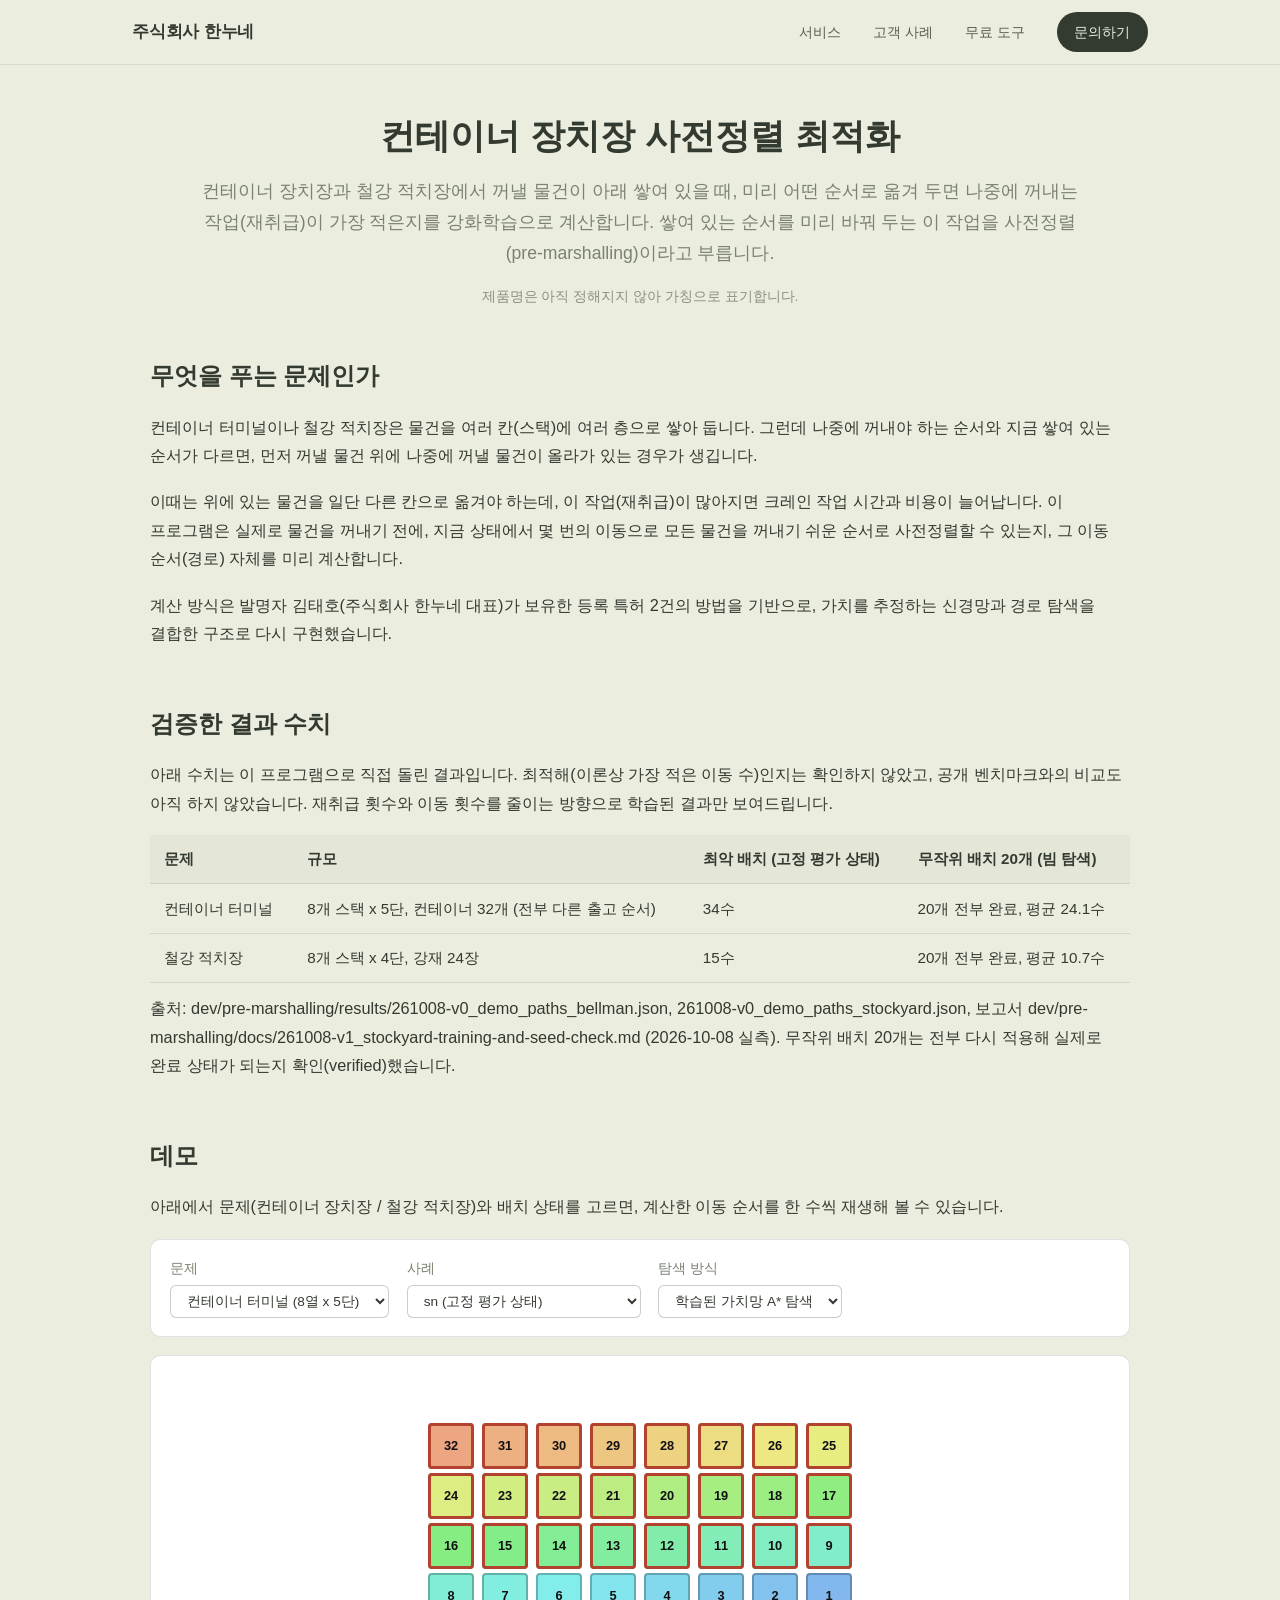
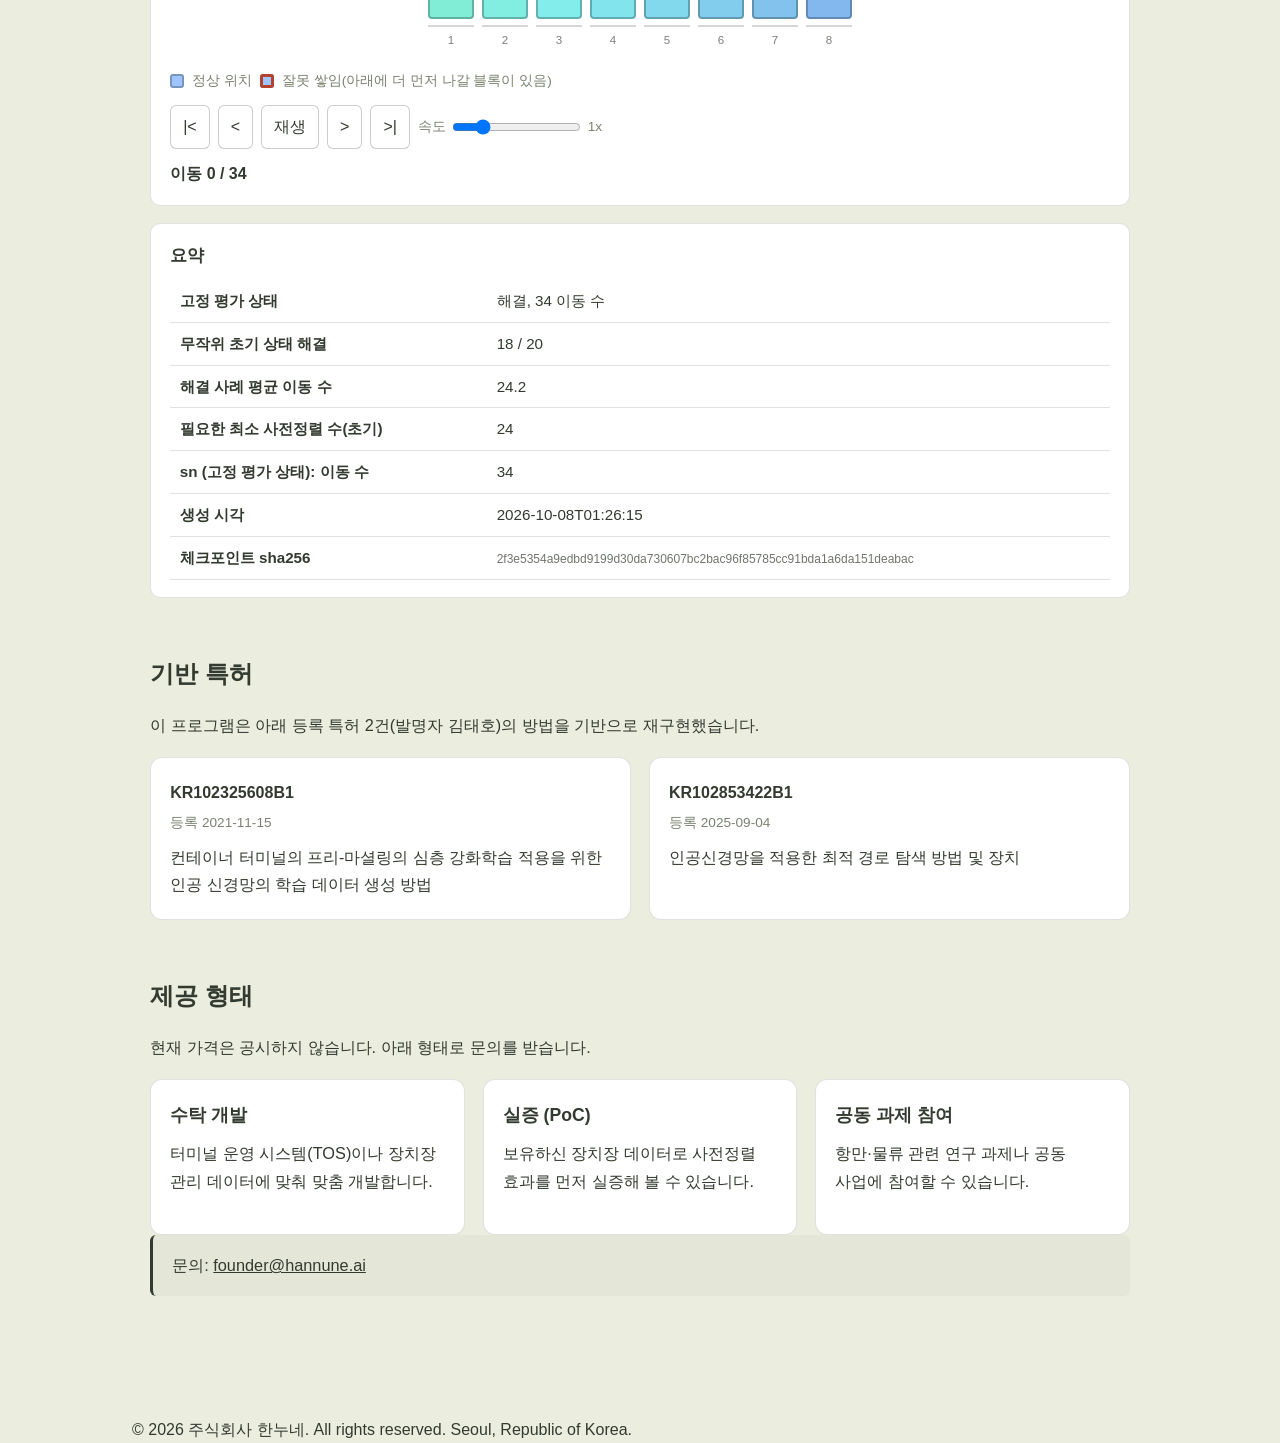
==== pre-marshalling/index.html @ e2fcb83c "주식회사 한누네 국내 소개 사이트를 올린다 첫 화면, 서비스 네 가지, 고객 사례 네 건, 문의 폼, 사업자 표시로 이루어진 한 쪽짜리 사이트다. 컨테이너 장치장 사전정렬 최적화 " ====
<!DOCTYPE html>
<html lang="ko">
<head>
<meta charset="UTF-8">
<meta name="viewport" content="width=device-width, initial-scale=1.0">
<!-- 이름은 공식 용어로 쓴다. 장치장은 컨테이너를 쌓아 두는 공간의 공식 용어이고
     사전정렬은 pre-marshalling 의 우리말 표기다(국내 논문 "컨테이너 사전정렬 문제의
     스택 상자 채우기 알고리즘"). 야드는 현장 말, 재배치는 풀어 쓴 말, 솔버는 개발자
     끼리 쓰는 말이라 모두 뺐다 (2026-10-30 사장님 결정). -->
<title>컨테이너 장치장 사전정렬 최적화 — 주식회사 한누네</title>
<meta name="description" content="컨테이너 장치장과 철강 적치장의 사전정렬(pre-marshalling) 순서를 강화학습으로 계산합니다. 특허 2건 기반, 주식회사 한누네.">
<meta name="robots" content="index, follow, max-snippet:-1, max-image-preview:large">
<meta name="googlebot" content="index, follow">
<meta name="last-modified" content="2026-10-09">
<link rel="canonical" href="https://hannune.net/pre-marshalling/">
<link rel="icon" type="image/svg+xml" href="/favicon.svg">
<link rel="icon" type="image/png" href="/favicon.png">
<link rel="apple-touch-icon" href="/favicon.png">
<meta property="og:title" content="컨테이너 장치장 사전정렬 최적화 — 주식회사 한누네">
<meta property="og:description" content="컨테이너 장치장과 철강 적치장의 사전정렬(pre-marshalling) 순서를 강화학습으로 계산합니다. 특허 2건 기반.">
<meta property="og:type" content="website">
<meta property="og:url" content="https://hannune.net/pre-marshalling/">
<meta property="og:site_name" content="Hannune">
<meta property="og:locale" content="ko_KR">
<meta property="og:image" content="https://hannune.net/logo.png">
<meta name="twitter:card" content="summary_large_image">
<meta name="twitter:title" content="컨테이너 장치장 사전정렬 최적화 — 주식회사 한누네">
<meta name="twitter:description" content="컨테이너 장치장과 철강 적치장의 사전정렬(pre-marshalling) 순서를 강화학습으로 계산합니다.">
<meta name="twitter:image" content="https://hannune.net/logo.png">
<link rel="stylesheet" href="../styles.css">
<link rel="stylesheet" href="demo/style.css">
<style>
  .pm-page { padding-top: 3rem; padding-bottom: 4rem; }
  .pm-hero { max-width: 880px; margin: 0 auto 3rem; text-align: center; }
  .pm-hero h1 { font-size: 2.2rem; line-height: 1.3; margin-bottom: 1.1rem; color: var(--color-dark); }
  .pm-hero p.lede { font-size: 1.1rem; line-height: 1.75; color: var(--color-accent); margin-bottom: 1rem; }
  .pm-hero .pm-note { font-size: 0.85rem; color: var(--color-accent); opacity: 0.85; }
  .pm-hero, .pm-section { padding: 0; }
  .pm-section { max-width: 980px; margin: 0 auto 3.5rem; }
  .pm-section h2 { font-size: 1.5rem; margin-bottom: 1rem; color: var(--color-dark); }
  .pm-section p { font-size: 1.02rem; line-height: 1.75; color: var(--color-dark); margin-bottom: 1.1rem; }
  .pm-section ul { margin: 0 0 1.3rem 1.3rem; }
  .pm-section li { font-size: 1.02rem; line-height: 1.7; margin-bottom: 0.55rem; }
  .pm-bench { width: 100%; border-collapse: collapse; margin-bottom: 1rem; font-size: 0.95rem; }
  .pm-bench th, .pm-bench td { padding: 0.7rem 0.85rem; border-bottom: 1px solid rgba(51,58,47,0.12); text-align: left; vertical-align: top; }
  .pm-bench th { background: rgba(51,58,47,0.04); font-weight: 600; }
  .pm-caption { font-size: 0.85rem; color: var(--color-accent); margin-top: -0.3rem; margin-bottom: 1.3rem; }
  .pm-callout { background: rgba(51,58,47,0.04); border-left: 3px solid var(--color-dark); padding: 1rem 1.2rem; border-radius: 6px; margin-bottom: 1.4rem; }
  #pm-demo-embed main { display: block; }
  .pm-patents { display: grid; grid-template-columns: repeat(auto-fit, minmax(260px, 1fr)); gap: 1.1rem; margin-top: 1rem; }
  .pm-patent { border: 1px solid rgba(51,58,47,0.15); border-radius: 12px; padding: 1.3rem 1.2rem; background: #fff; }
  .pm-patent .pm-pnum { font-weight: 600; color: var(--color-dark); margin-bottom: 0.3rem; }
  .pm-patent .pm-pdate { font-size: 0.85rem; color: var(--color-accent); margin-bottom: 0.6rem; }
  .pm-offer-grid { display: grid; grid-template-columns: repeat(auto-fit, minmax(220px, 1fr)); gap: 1.1rem; margin-top: 1rem; }
  .pm-offer { border: 1px solid rgba(51,58,47,0.15); border-radius: 12px; padding: 1.3rem 1.2rem; background: #fff; }
  .pm-offer h3 { font-size: 1.1rem; margin-bottom: 0.5rem; color: var(--color-dark); }
</style>
<script defer src="https://www.hannune.tools/t.js"></script>
<!-- 구글 애널리틱스 태그는 hannune.net 측정 번호를 만든 뒤 넣는다. -->
</head>
<body>

<header class="site-header">
  <div class="container header-inner">
    <a href="/" class="site-name">주식회사 한누네</a>
    <nav class="header-nav">
      <a href="/#offer">서비스</a>
      <a href="/#work">고객 사례</a>
      <a href="https://www.hannune.tools/" target="_blank" rel="noopener">무료 도구</a>
      <a href="/#contact" class="header-cta">문의하기</a>
    </nav>
  </div>
</header>

<main id="main-content" class="pm-page">
  <div class="container">

    <section class="pm-hero">
      <h1>컨테이너 장치장 사전정렬 최적화</h1>
      <p class="lede">컨테이너 장치장과 철강 적치장에서 꺼낼 물건이 아래 쌓여 있을 때, 미리 어떤 순서로 옮겨 두면 나중에 꺼내는 작업(재취급)이 가장 적은지를 강화학습으로 계산합니다. 쌓여 있는 순서를 미리 바꿔 두는 이 작업을 사전정렬(pre-marshalling)이라고 부릅니다.</p>
      <p class="pm-note">제품명은 아직 정해지지 않아 가칭으로 표기합니다.</p>
    </section>

    <section class="pm-section">
      <h2>무엇을 푸는 문제인가</h2>
      <p>컨테이너 터미널이나 철강 적치장은 물건을 여러 칸(스택)에 여러 층으로 쌓아 둡니다. 그런데 나중에 꺼내야 하는 순서와 지금 쌓여 있는 순서가 다르면, 먼저 꺼낼 물건 위에 나중에 꺼낼 물건이 올라가 있는 경우가 생깁니다.</p>
      <p>이때는 위에 있는 물건을 일단 다른 칸으로 옮겨야 하는데, 이 작업(재취급)이 많아지면 크레인 작업 시간과 비용이 늘어납니다. 이 프로그램은 실제로 물건을 꺼내기 전에, 지금 상태에서 몇 번의 이동으로 모든 물건을 꺼내기 쉬운 순서로 사전정렬할 수 있는지, 그 이동 순서(경로) 자체를 미리 계산합니다.</p>
      <p>계산 방식은 발명자 김태호(주식회사 한누네 대표)가 보유한 등록 특허 2건의 방법을 기반으로, 가치를 추정하는 신경망과 경로 탐색을 결합한 구조로 다시 구현했습니다.</p>
    </section>

    <section class="pm-section">
      <h2>검증한 결과 수치</h2>
      <p>아래 수치는 이 프로그램으로 직접 돌린 결과입니다. 최적해(이론상 가장 적은 이동 수)인지는 확인하지 않았고, 공개 벤치마크와의 비교도 아직 하지 않았습니다. 재취급 횟수와 이동 횟수를 줄이는 방향으로 학습된 결과만 보여드립니다.</p>
      <table class="pm-bench">
        <thead>
          <tr><th>문제</th><th>규모</th><th>최악 배치 (고정 평가 상태)</th><th>무작위 배치 20개 (빔 탐색)</th></tr>
        </thead>
        <tbody>
          <tr>
            <td>컨테이너 터미널</td>
            <td>8개 스택 x 5단, 컨테이너 32개 (전부 다른 출고 순서)</td>
            <td>34수</td>
            <td>20개 전부 완료, 평균 24.1수</td>
          </tr>
          <tr>
            <td>철강 적치장</td>
            <td>8개 스택 x 4단, 강재 24장</td>
            <td>15수</td>
            <td>20개 전부 완료, 평균 10.7수</td>
          </tr>
        </tbody>
      </table>
      <p class="pm-caption">출처: dev/pre-marshalling/results/261008-v0_demo_paths_bellman.json, 261008-v0_demo_paths_stockyard.json, 보고서 dev/pre-marshalling/docs/261008-v1_stockyard-training-and-seed-check.md (2026-10-08 실측). 무작위 배치 20개는 전부 다시 적용해 실제로 완료 상태가 되는지 확인(verified)했습니다.</p>
    </section>

    <section class="pm-section" id="demo">
      <h2>데모</h2>
      <p>아래에서 문제(컨테이너 장치장 / 철강 적치장)와 배치 상태를 고르면, 계산한 이동 순서를 한 수씩 재생해 볼 수 있습니다.</p>
      <div id="pm-demo-embed">
        <main>
          <div class="controls">
            <label><span id="l-problem">문제</span>
              <select id="problem"></select></label>
            <label><span id="l-case">사례</span>
              <select id="case"></select></label>
            <label><span id="l-method">탐색 방식</span>
              <select id="method"></select></label>
          </div>
          <div id="notice" class="notice" hidden></div>
          <div class="stage">
            <div id="bay-wrap"><div id="bay"></div></div>
            <div class="legend"><span class="sw ok"></span><span id="l-ok">정상 위치</span> <span class="sw bad"></span><span id="l-bad">잘못 쌓임(아래에 더 먼저 나갈 블록이 있음)</span></div>
            <div class="player">
              <button id="first" type="button">|&lt;</button>
              <button id="prev" type="button">&lt;</button>
              <button id="play" type="button"></button>
              <button id="next" type="button">&gt;</button>
              <button id="last" type="button">&gt;|</button>
              <label><span id="l-speed">속도</span> <input id="speed" type="range" min="0.25" max="4" step="0.25" value="1"><span id="speedv">1x</span></label>
            </div>
            <div class="status"><span id="step"></span> <span id="mv"></span> <span id="done"></span></div>
          </div>
          <div class="summary" id="summary"></div>
        </main>
      </div>
    </section>

    <section class="pm-section">
      <h2>기반 특허</h2>
      <p>이 프로그램은 아래 등록 특허 2건(발명자 김태호)의 방법을 기반으로 재구현했습니다.</p>
      <div class="pm-patents">
        <div class="pm-patent">
          <div class="pm-pnum">KR102325608B1</div>
          <div class="pm-pdate">등록 2021-11-15</div>
          <div>컨테이너 터미널의 프리-마셜링의 심층 강화학습 적용을 위한 인공 신경망의 학습 데이터 생성 방법</div>
        </div>
        <div class="pm-patent">
          <div class="pm-pnum">KR102853422B1</div>
          <div class="pm-pdate">등록 2025-09-04</div>
          <div>인공신경망을 적용한 최적 경로 탐색 방법 및 장치</div>
        </div>
      </div>
    </section>

    <section class="pm-section">
      <h2>제공 형태</h2>
      <p>현재 가격은 공시하지 않습니다. 아래 형태로 문의를 받습니다.</p>
      <div class="pm-offer-grid">
        <div class="pm-offer">
          <h3>수탁 개발</h3>
          <p>터미널 운영 시스템(TOS)이나 장치장 관리 데이터에 맞춰 맞춤 개발합니다.</p>
        </div>
        <div class="pm-offer">
          <h3>실증 (PoC)</h3>
          <p>보유하신 장치장 데이터로 사전정렬 효과를 먼저 실증해 볼 수 있습니다.</p>
        </div>
        <div class="pm-offer">
          <h3>공동 과제 참여</h3>
          <p>항만·물류 관련 연구 과제나 공동 사업에 참여할 수 있습니다.</p>
        </div>
      </div>
      <p class="pm-callout">문의: <a href="mailto:founder@hannune.ai">founder@hannune.ai</a></p>
    </section>

  </div>
</main>

<footer class="footer">
  <div class="container">
    <p>&copy; <span id="footer-year">2026</span> 주식회사 한누네. All rights reserved. Seoul, Republic of Korea.</p>
  </div>
</footer>

<script>
  var fy = document.getElementById('footer-year');
  if (fy) fy.textContent = new Date().getFullYear();
</script>
<script src="demo/app.js" defer></script>
</body>
</html>
---- styles.css ----
/* 주식회사 한누네 국내 사이트.
   색과 간격 값은 hannune.ai 의 styles.css 를 그대로 가져왔다. 같은 회사의
   사이트이므로 보는 사람이 같은 곳이라고 느껴야 한다. */

:root {
    --color-light: #EBEDDF;
    --color-dark: #333A2F;
    --color-accent: #7A8270;
    --color-hover: #5A6250;
    --color-white: #ffffff;
    --spacing-xs: 0.5rem;
    --spacing-sm: 1rem;
    --spacing-md: 2rem;
    --spacing-lg: 4rem;
    --spacing-xl: 6rem;
    --transition-fast: 0.2s ease;
    --transition-smooth: 0.4s cubic-bezier(0.4, 0, 0.2, 1);
}

* {
    margin: 0;
    padding: 0;
    box-sizing: border-box;
}

html {
    scroll-behavior: smooth;
}

body {
    /* 한국어가 본문이라 한글 글꼴을 앞에 둔다. */
    font-family: 'Pretendard', -apple-system, BlinkMacSystemFont, 'Apple SD Gothic Neo',
        'Noto Sans KR', 'Malgun Gothic', 'Segoe UI', Roboto, sans-serif;
    line-height: 1.7;
    color: var(--color-dark);
    background-color: var(--color-light);
    overflow-x: hidden;
    /* 한글은 단어 중간에서 끊기면 읽기 나쁘다. */
    word-break: keep-all;
}

a {
    color: inherit;
}

.container {
    width: 100%;
    max-width: 1080px;
    margin: 0 auto;
    padding: 0 var(--spacing-md);
}

/* ── 맨 위 줄 ───────────────────────────────── */

.site-header {
    position: sticky;
    top: 0;
    z-index: 100;
    background: rgba(235, 237, 223, 0.92);
    backdrop-filter: blur(8px);
    border-bottom: 1px solid rgba(51, 58, 47, 0.1);
}

.header-inner {
    display: flex;
    align-items: center;
    justify-content: space-between;
    height: 64px;
}

.site-name {
    font-size: 1.05rem;
    font-weight: 700;
    letter-spacing: -0.01em;
    text-decoration: none;
}

.header-nav {
    display: flex;
    gap: var(--spacing-md);
    align-items: center;
}

.header-nav a {
    font-size: 0.9rem;
    text-decoration: none;
    color: var(--color-dark);
    opacity: 0.8;
    transition: opacity var(--transition-fast);
}

.header-nav a:hover {
    opacity: 1;
}

.header-cta {
    background: var(--color-dark);
    color: var(--color-light) !important;
    padding: 0.5rem 1.1rem;
    border-radius: 999px;
    opacity: 1 !important;
    transition: background var(--transition-fast);
}

.header-cta:hover {
    background: var(--color-hover);
}

/* ── 첫 화면 ───────────────────────────────── */

.hero {
    padding: var(--spacing-xl) 0 var(--spacing-lg);
}

.hero h1 {
    font-size: clamp(1.9rem, 4.6vw, 3.1rem);
    line-height: 1.3;
    letter-spacing: -0.02em;
    font-weight: 700;
    max-width: 20ch;
}

.hero p.lead {
    margin-top: var(--spacing-md);
    font-size: clamp(1rem, 1.8vw, 1.18rem);
    max-width: 46ch;
    opacity: 0.88;
}

.hero-actions {
    margin-top: var(--spacing-md);
    display: flex;
    gap: var(--spacing-sm);
    flex-wrap: wrap;
}

.btn {
    display: inline-block;
    padding: 0.85rem 1.6rem;
    border-radius: 999px;
    text-decoration: none;
    font-size: 0.95rem;
    font-weight: 600;
    transition: transform var(--transition-fast), background var(--transition-fast);
}

.btn-primary {
    background: var(--color-dark);
    color: var(--color-light);
}

.btn-primary:hover {
    background: var(--color-hover);
    transform: translateY(-2px);
}

.btn-secondary {
    background: transparent;
    color: var(--color-dark);
    border: 1px solid rgba(51, 58, 47, 0.3);
}

.btn-secondary:hover {
    border-color: var(--color-dark);
    transform: translateY(-2px);
}

/* ── 숫자 세 개 ───────────────────────────── */

.facts {
    display: grid;
    grid-template-columns: repeat(3, 1fr);
    gap: var(--spacing-md);
    margin-top: var(--spacing-lg);
    padding-top: var(--spacing-md);
    border-top: 1px solid rgba(51, 58, 47, 0.15);
}

.fact-value {
    font-size: clamp(1.3rem, 2.6vw, 1.8rem);
    font-weight: 700;
    letter-spacing: -0.01em;
}

.fact-label {
    font-size: 0.86rem;
    opacity: 0.75;
    margin-top: 0.2rem;
}

/* ── 공통 구역 ───────────────────────────── */

.section {
    padding: var(--spacing-xl) 0;
}

.section-white {
    background: var(--color-white);
}

.section h2 {
    font-size: clamp(1.4rem, 2.6vw, 1.9rem);
    letter-spacing: -0.01em;
    margin-bottom: var(--spacing-sm);
}

.section .section-lead {
    max-width: 52ch;
    opacity: 0.85;
    margin-bottom: var(--spacing-md);
}

/* ── 하는 일 ───────────────────────────────── */

.offer-grid {
    display: grid;
    grid-template-columns: repeat(2, 1fr);
    gap: var(--spacing-md);
}

.offer-card {
    background: var(--color-light);
    border-radius: 12px;
    padding: var(--spacing-md);
    border-top: 4px solid var(--color-dark);
    display: flex;
    flex-direction: column;
}

.section-white .offer-card {
    background: var(--color-light);
}

.offer-card h3 {
    font-size: 1.08rem;
    margin-bottom: 0.6rem;
}

.offer-card p {
    font-size: 0.93rem;
    opacity: 0.85;
    flex: 1;
}

.offer-card ul {
    margin-top: var(--spacing-sm);
    padding-left: 1.1rem;
    font-size: 0.88rem;
    opacity: 0.8;
}

.offer-card li {
    margin-bottom: 0.25rem;
}

/* 카드마다 그 일이 실제로 돌아가는 화면으로 간다. 카드 맨 아래에 붙도록
   margin-top: auto 를 쓴다(카드가 flex 열 방향이다). */
.offer-link {
    margin-top: auto;
    padding-top: var(--spacing-sm);
    font-size: 0.9rem;
    font-weight: 600;
    color: var(--color-hover);
    text-decoration: none;
    border-bottom: 1px solid transparent;
    align-self: flex-start;
    transition: border-color var(--transition-fast);
}

.offer-link:hover {
    border-bottom-color: var(--color-hover);
}

/* ── 한 일 ───────────────────────────────── */

.case-list {
    display: flex;
    flex-direction: column;
    gap: var(--spacing-md);
}

.case {
    display: grid;
    grid-template-columns: 220px 1fr;
    gap: var(--spacing-md);
    padding-bottom: var(--spacing-md);
    border-bottom: 1px solid rgba(51, 58, 47, 0.15);
}

.case:last-child {
    border-bottom: none;
    padding-bottom: 0;
}

.case-meta {
    font-size: 0.86rem;
    opacity: 0.7;
}

.case-client {
    font-weight: 700;
    opacity: 1;
    font-size: 1rem;
    margin-bottom: 0.2rem;
}

.case-body h3 {
    font-size: 1.05rem;
    margin-bottom: 0.5rem;
}

.case-body p {
    font-size: 0.95rem;
    opacity: 0.88;
}

.case-result {
    display: inline-block;
    margin-top: 0.7rem;
    font-size: 0.86rem;
    font-weight: 600;
    color: var(--color-hover);
}

/* ── 문의 ───────────────────────────────── */

.contact-grid {
    display: grid;
    grid-template-columns: 1fr 1.15fr;
    gap: var(--spacing-lg);
    align-items: start;
}

.contact-form label {
    display: block;
    font-size: 0.88rem;
    font-weight: 600;
    margin-bottom: 0.3rem;
    margin-top: var(--spacing-sm);
}

.contact-form label:first-child {
    margin-top: 0;
}

.contact-form input,
.contact-form textarea {
    width: 100%;
    padding: 0.7rem 0.9rem;
    border: 1px solid rgba(51, 58, 47, 0.25);
    border-radius: 8px;
    font: inherit;
    font-size: 0.95rem;
    background: var(--color-white);
    color: var(--color-dark);
}

.contact-form textarea {
    min-height: 140px;
    resize: vertical;
}

.contact-form input:focus,
.contact-form textarea:focus {
    outline: 2px solid var(--color-accent);
    outline-offset: 1px;
    border-color: transparent;
}

.contact-form button {
    margin-top: var(--spacing-sm);
    padding: 0.85rem 1.8rem;
    border: none;
    border-radius: 999px;
    background: var(--color-dark);
    color: var(--color-light);
    font: inherit;
    font-weight: 600;
    cursor: pointer;
    transition: background var(--transition-fast);
}

.contact-form button:hover:not(:disabled) {
    background: var(--color-hover);
}

.contact-form button:disabled {
    opacity: 0.55;
    cursor: default;
}

.form-note {
    font-size: 0.82rem;
    opacity: 0.7;
    margin-top: 0.6rem;
}

.form-status {
    margin-top: var(--spacing-sm);
    padding: 0.8rem 1rem;
    border-radius: 8px;
    font-size: 0.92rem;
    display: none;
}

.form-status.show {
    display: block;
}

.form-status.ok {
    background: rgba(122, 130, 112, 0.18);
    border: 1px solid var(--color-accent);
}

.form-status.bad {
    background: rgba(170, 60, 50, 0.1);
    border: 1px solid rgba(170, 60, 50, 0.4);
}

.contact-direct dt {
    font-size: 0.82rem;
    opacity: 0.65;
    margin-top: var(--spacing-sm);
}

.contact-direct dt:first-child {
    margin-top: 0;
}

.contact-direct dd {
    font-size: 0.98rem;
    margin-top: 0.1rem;
}

.contact-direct a {
    color: var(--color-hover);
}

/* ── 맨 아래 ───────────────────────────────── */

.site-footer {
    padding: var(--spacing-lg) 0 var(--spacing-md);
    border-top: 1px solid rgba(51, 58, 47, 0.15);
    font-size: 0.85rem;
}

.footer-links {
    display: flex;
    gap: var(--spacing-sm);
    flex-wrap: wrap;
    margin-bottom: var(--spacing-sm);
}

.footer-links a {
    color: var(--color-hover);
}

/* 전자상거래법이 요구하는 사업자 표시. 읽을 수는 있되 화면의 주인공은
   아니므로 한 단계 연하게 둔다. */
.business-info {
    font-size: 0.78rem;
    opacity: 0.7;
    line-height: 1.8;
}

/* ── 좁은 화면 ───────────────────────────── */

@media (max-width: 860px) {
    .offer-grid { grid-template-columns: 1fr; }
    .contact-grid { grid-template-columns: 1fr; gap: var(--spacing-md); }
    .case { grid-template-columns: 1fr; gap: var(--spacing-xs); }
    .facts { grid-template-columns: 1fr; gap: var(--spacing-sm); }
    .header-nav a:not(.header-cta) { display: none; }
}

@media (max-width: 480px) {
    .container { padding: 0 var(--spacing-sm); }
    .hero { padding: var(--spacing-lg) 0 var(--spacing-md); }
    .section { padding: var(--spacing-lg) 0; }
}

@media (prefers-reduced-motion: reduce) {
    * { transition: none !important; scroll-behavior: auto !important; }
}
---- pre-marshalling/demo/style.css ----
#pm-demo-embed{color:var(--color-dark,#1c2330)}
#pm-demo-embed *{box-sizing:border-box}
#pm-demo-embed header{display:flex;justify-content:space-between;align-items:center;padding:0 0 1rem;margin-bottom:1rem;border-bottom:1px solid rgba(51,58,47,0.15)}
#pm-demo-embed header h1{font-size:1.15rem;margin:0;color:var(--color-dark,#1c2330)}
#pm-demo-embed .controls,
#pm-demo-embed .stage,
#pm-demo-embed .summary,
#pm-demo-embed .about{background:#fff;border:1px solid rgba(51,58,47,0.15);border-radius:10px;padding:1.1rem 1.2rem;margin-bottom:1.1rem}
#pm-demo-embed .controls{display:flex;gap:1.1rem;flex-wrap:wrap}
#pm-demo-embed .controls label{display:flex;flex-direction:column;gap:0.3rem;font-size:0.85rem;color:var(--color-accent,#7A8270)}
#pm-demo-embed select,
#pm-demo-embed button{font:inherit;padding:0.45rem 0.75rem;border:1px solid rgba(51,58,47,0.25);border-radius:6px;background:#fff;color:var(--color-dark,#1c2330);cursor:pointer}
#pm-demo-embed button:hover{border-color:var(--color-dark,#333A2F)}
#pm-demo-embed .notice{background:#fff;border:1px dashed #b3432f;border-radius:8px;padding:1rem;margin-bottom:1.1rem}
#pm-demo-embed #bay-wrap{overflow-x:auto;padding-bottom:0.4rem}
#pm-demo-embed #bay{position:relative;margin:0 auto}
#pm-demo-embed .slot{position:absolute;border-bottom:2px solid rgba(51,58,47,0.2)}
#pm-demo-embed .blk{position:absolute;display:flex;align-items:center;justify-content:center;font-weight:600;font-size:0.8rem;color:#111;border:2px solid rgba(0,0,0,.25);border-radius:4px;transition:transform .35s ease,outline-color .2s}
#pm-demo-embed .blk.bad{outline:3px solid #b3432f;outline-offset:-3px}
#pm-demo-embed .sidx{position:absolute;text-align:center;font-size:0.72rem;opacity:.65}
#pm-demo-embed .legend{display:flex;gap:0.5rem;align-items:center;font-size:0.85rem;margin:0.6rem 0;flex-wrap:wrap;color:var(--color-accent,#7A8270)}
#pm-demo-embed .sw{display:inline-block;width:14px;height:14px;border-radius:3px;border:2px solid rgba(0,0,0,.25)}
#pm-demo-embed .sw.ok{background:#9ec5fe}
#pm-demo-embed .sw.bad{background:#9ec5fe;outline:3px solid #b3432f;outline-offset:-3px}
#pm-demo-embed .player{display:flex;gap:0.5rem;align-items:center;flex-wrap:wrap;margin-top:0.8rem}
#pm-demo-embed .player label{display:flex;gap:0.4rem;align-items:center;font-size:0.85rem;color:var(--color-accent,#7A8270)}
#pm-demo-embed .status{margin-top:0.7rem;font-weight:600;color:var(--color-dark,#1c2330)}
#pm-demo-embed .status .done{color:var(--color-accent,#7A8270)}
#pm-demo-embed table{border-collapse:collapse;width:100%;font-size:0.95rem}
#pm-demo-embed td,
#pm-demo-embed th{border-bottom:1px solid rgba(51,58,47,0.15);padding:0.5rem 0.6rem;text-align:left}
#pm-demo-embed h2{font-size:1.05rem;margin:0 0 0.6rem;color:var(--color-dark,#1c2330)}
#pm-demo-embed .about p{margin:0.4rem 0}
#pm-demo-embed .small{font-size:0.75rem;opacity:.7;word-break:break-all}
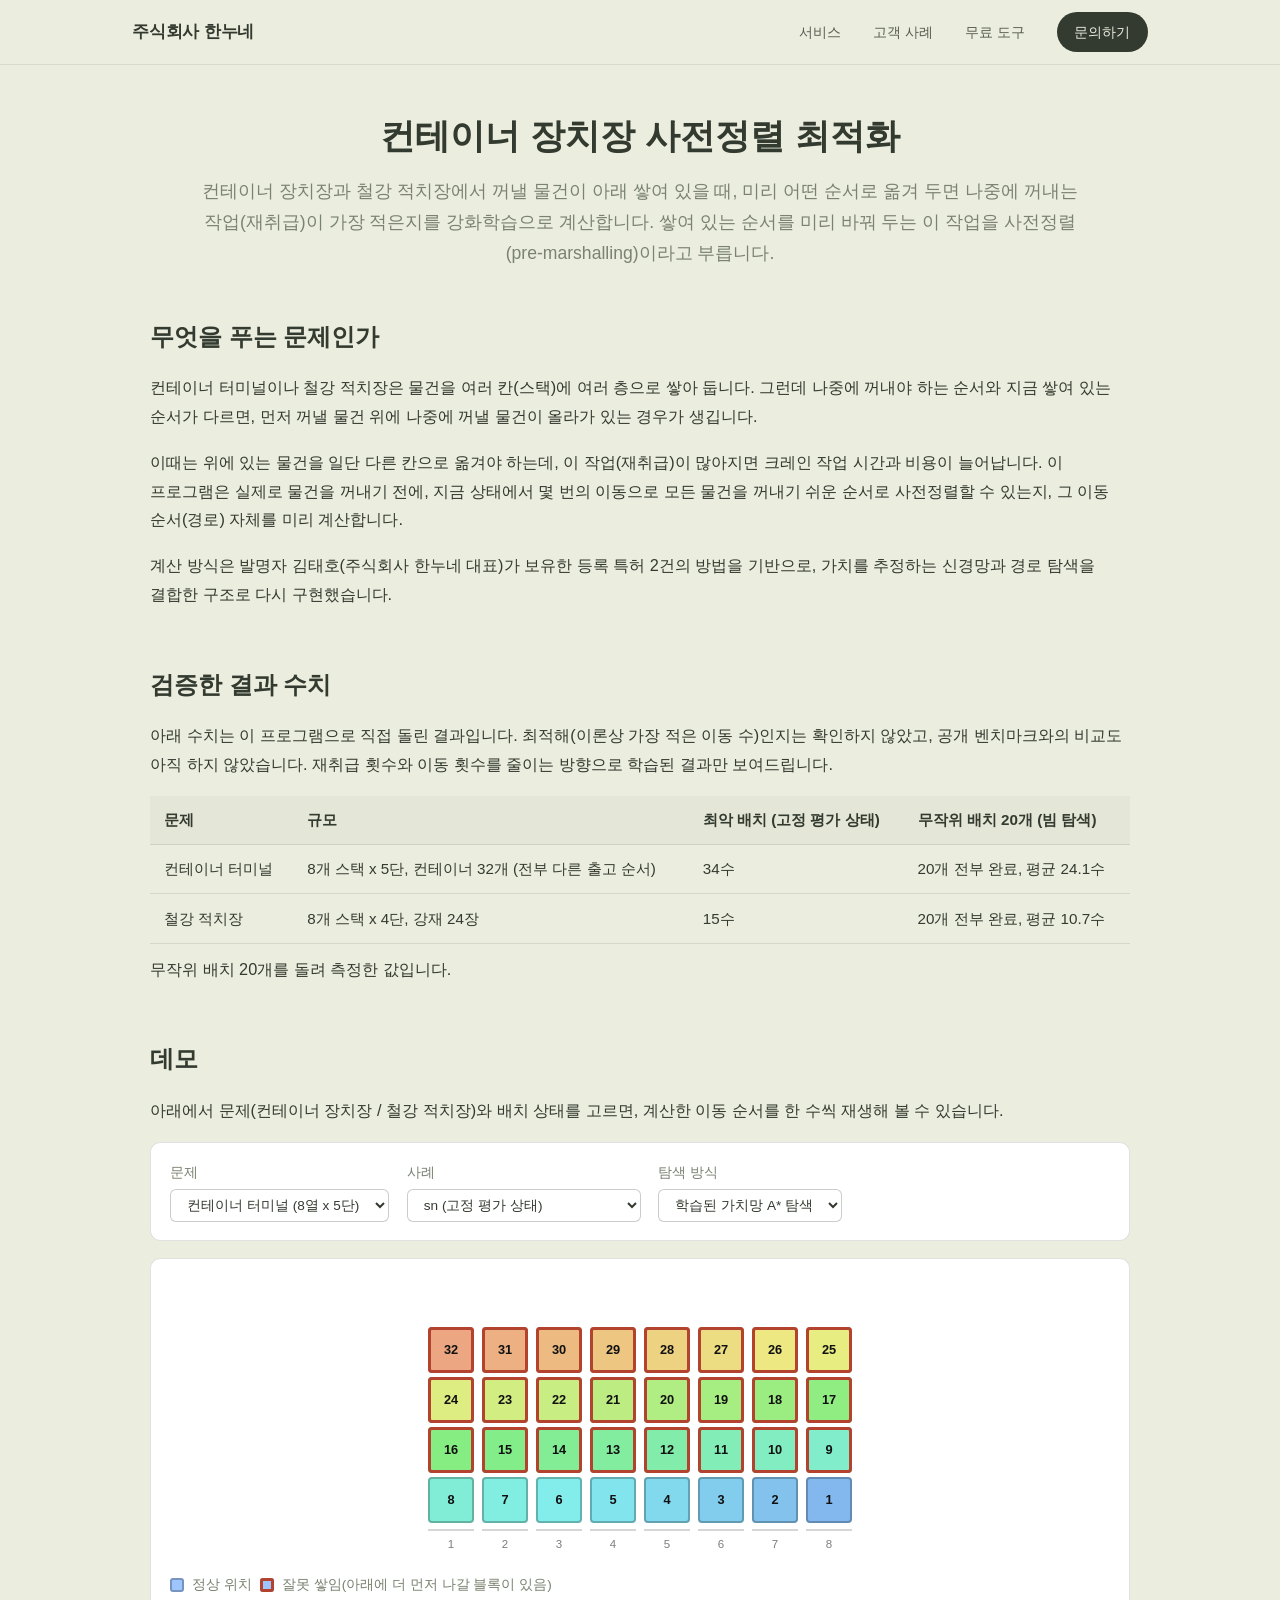
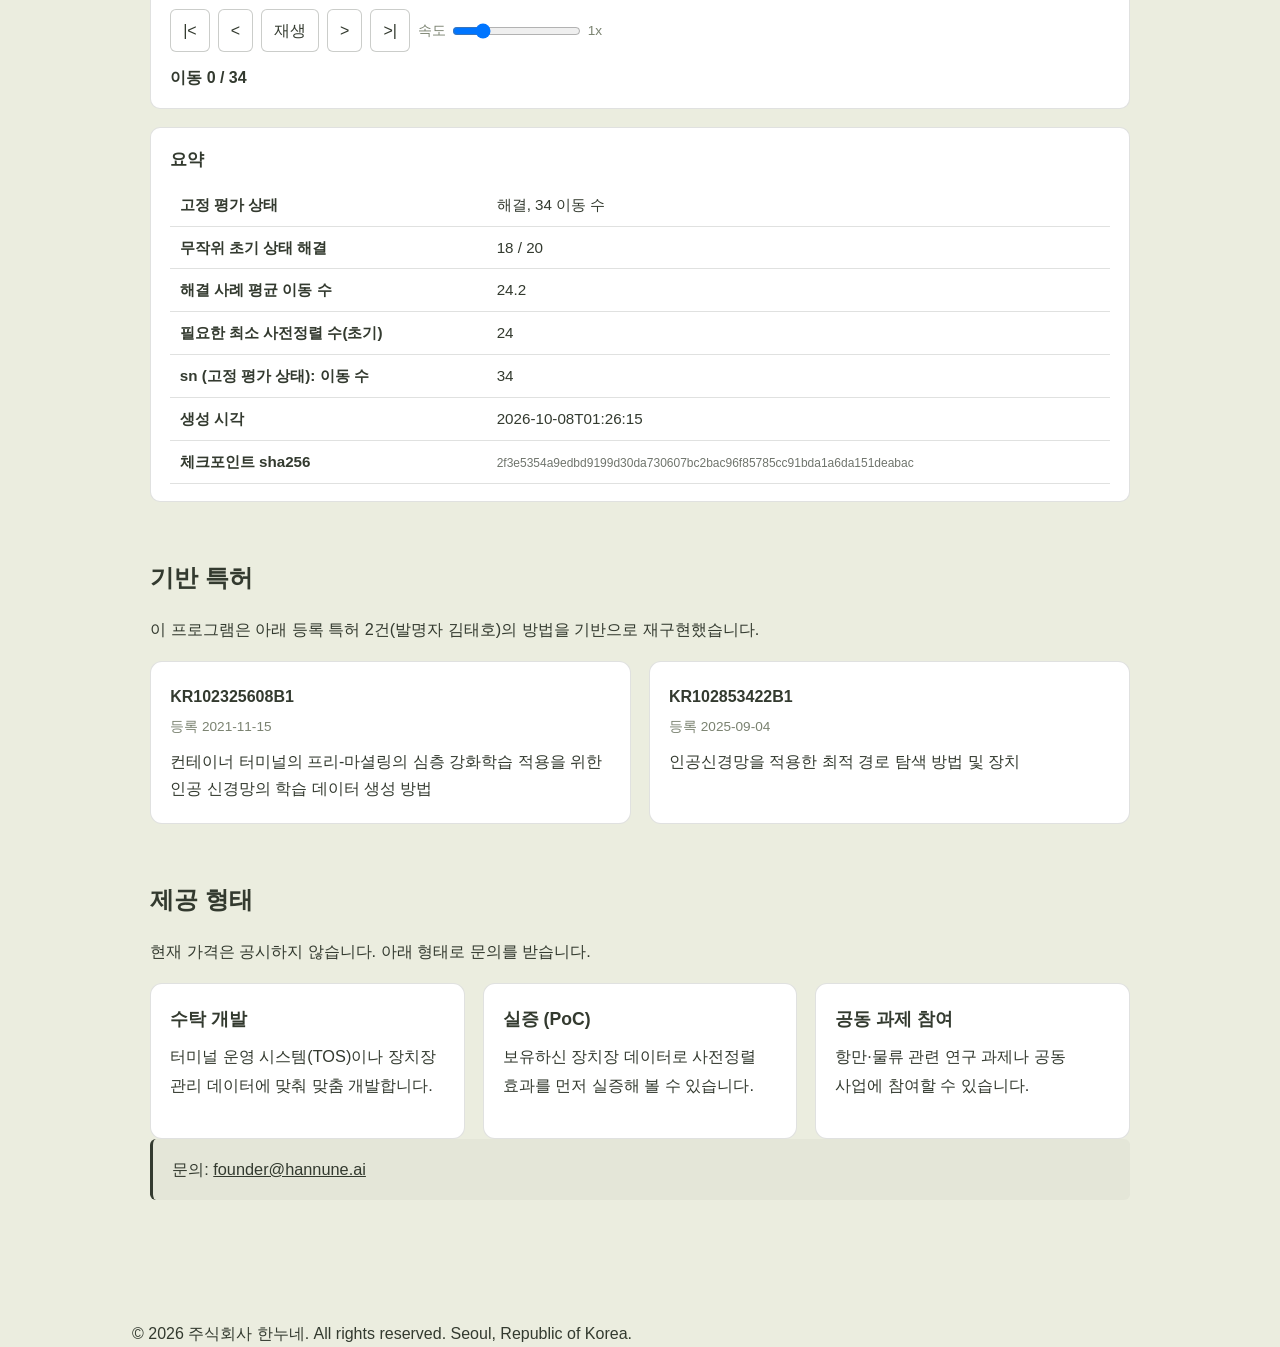
==== commit 3d7531c6: "고객이 읽는 화면에서 가칭 고백과 파일 경로 출처를 뺀다 Co-Authored-By: Claude Opus 5 <noreply@anthropic.com>" ====
--- a/pre-marshalling/index.html
+++ b/pre-marshalling/index.html
@@ -56,7 +56,15 @@
   .pm-offer h3 { font-size: 1.1rem; margin-bottom: 0.5rem; color: var(--color-dark); }
 </style>
 <script defer src="https://www.hannune.tools/t.js"></script>
-<!-- 구글 애널리틱스 태그는 hannune.net 측정 번호를 만든 뒤 넣는다. -->
+<!-- 구글 애널리틱스 (2026-10-30 만든 hannune.net 측정 번호).
+     영어 사이트 번호를 쓰면 국내 방문이 그쪽 숫자에 섞이므로 따로 만들었다. -->
+<script async src="https://www.googletagmanager.com/gtag/js?id=G-S7EXKDCVSP"></script>
+<script>
+  window.dataLayer = window.dataLayer || [];
+  function gtag(){dataLayer.push(arguments);}
+  gtag('js', new Date());
+  gtag('config', 'G-S7EXKDCVSP');
+</script>
 </head>
 <body>
 
@@ -78,7 +86,6 @@
     <section class="pm-hero">
       <h1>컨테이너 장치장 사전정렬 최적화</h1>
       <p class="lede">컨테이너 장치장과 철강 적치장에서 꺼낼 물건이 아래 쌓여 있을 때, 미리 어떤 순서로 옮겨 두면 나중에 꺼내는 작업(재취급)이 가장 적은지를 강화학습으로 계산합니다. 쌓여 있는 순서를 미리 바꿔 두는 이 작업을 사전정렬(pre-marshalling)이라고 부릅니다.</p>
-      <p class="pm-note">제품명은 아직 정해지지 않아 가칭으로 표기합니다.</p>
     </section>
 
     <section class="pm-section">
@@ -110,7 +117,7 @@
           </tr>
         </tbody>
       </table>
-      <p class="pm-caption">출처: dev/pre-marshalling/results/261008-v0_demo_paths_bellman.json, 261008-v0_demo_paths_stockyard.json, 보고서 dev/pre-marshalling/docs/261008-v1_stockyard-training-and-seed-check.md (2026-10-08 실측). 무작위 배치 20개는 전부 다시 적용해 실제로 완료 상태가 되는지 확인(verified)했습니다.</p>
+      <p class="pm-caption">무작위 배치 20개를 돌려 측정한 값입니다.</p>
     </section>
 
     <section class="pm-section" id="demo">
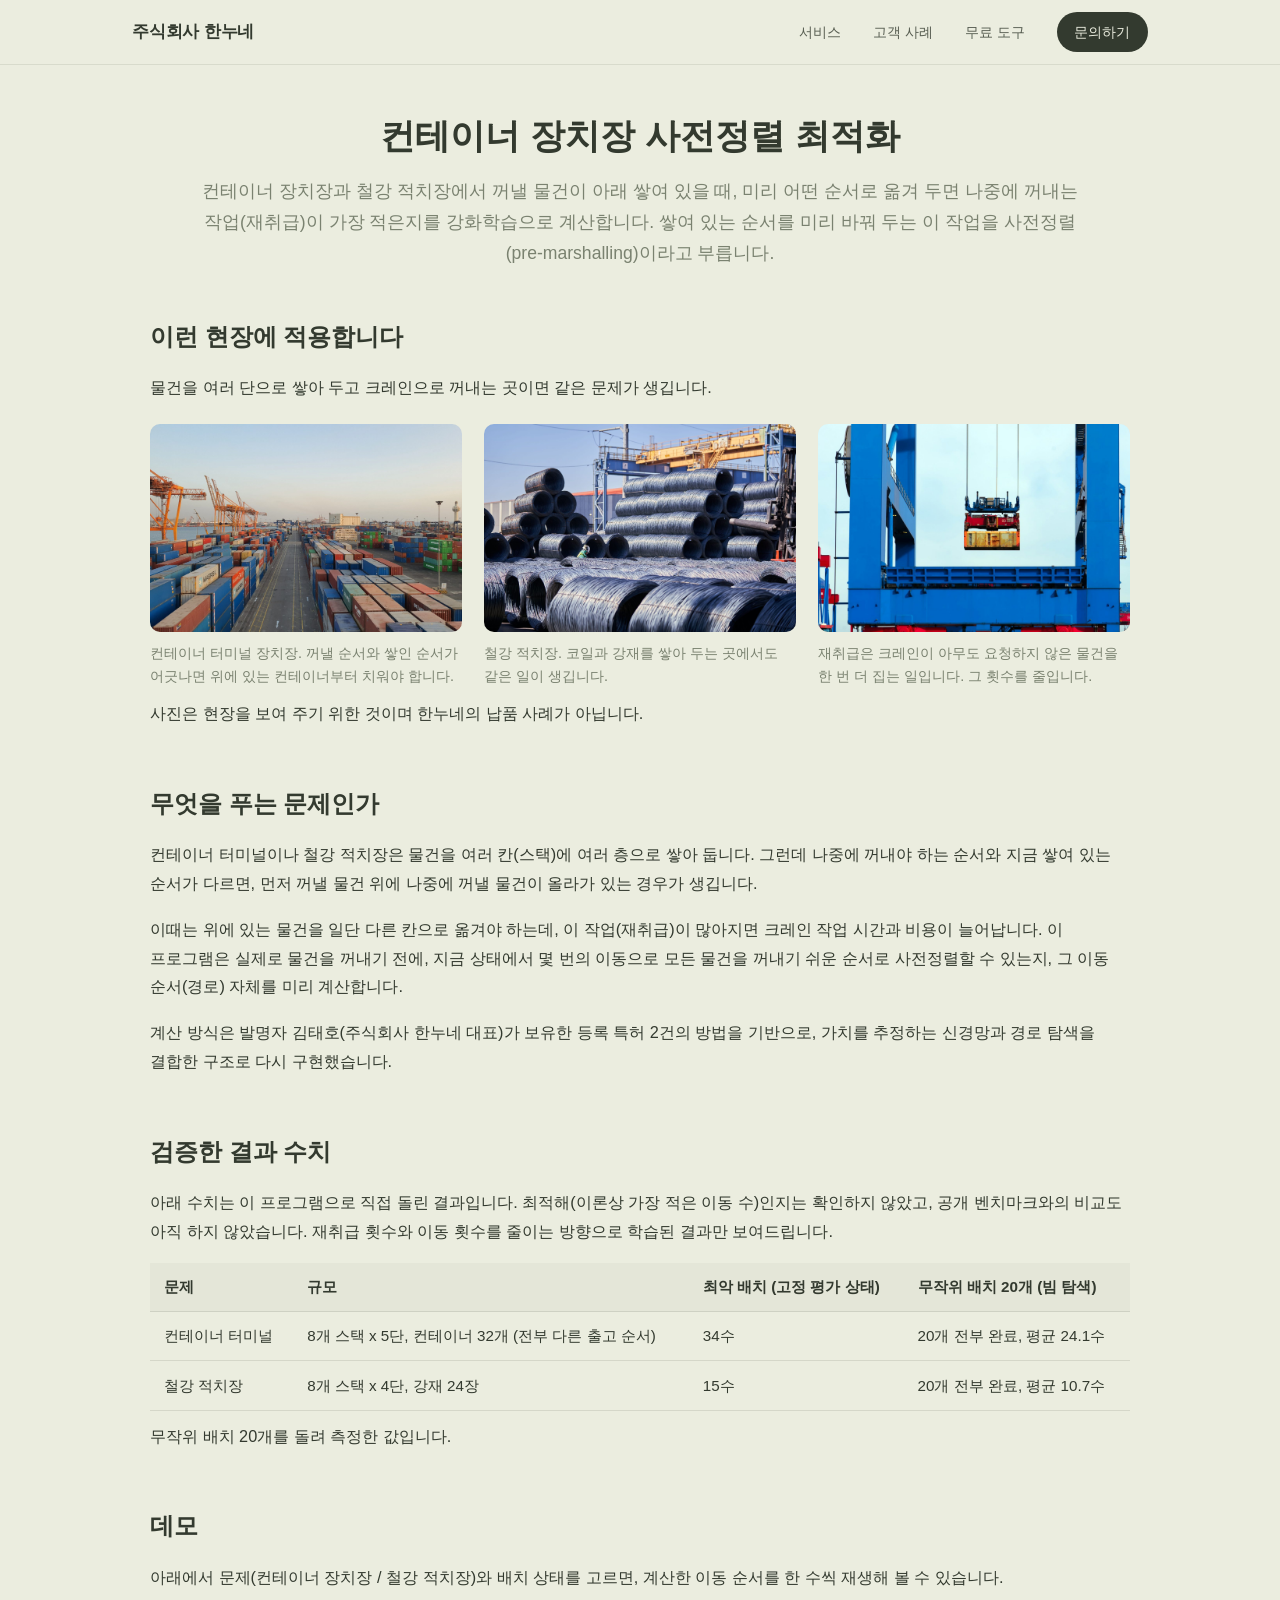
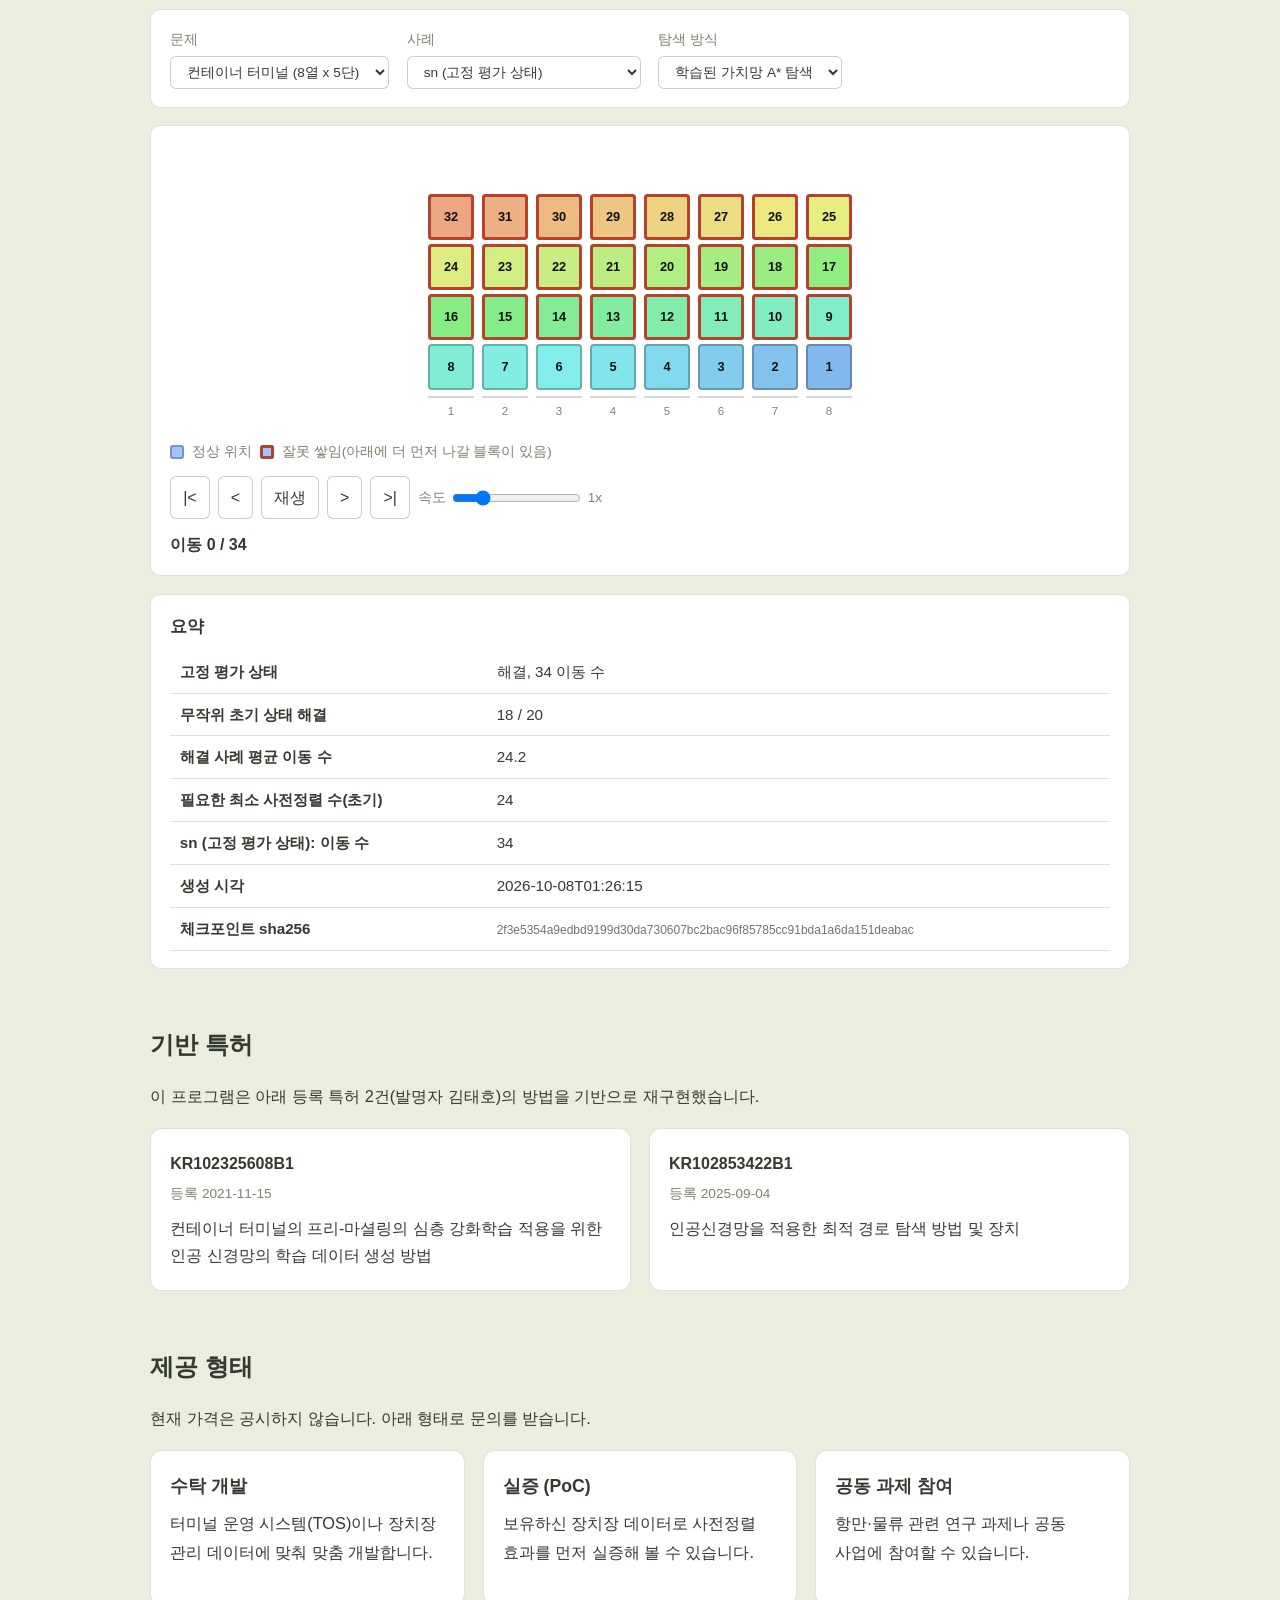
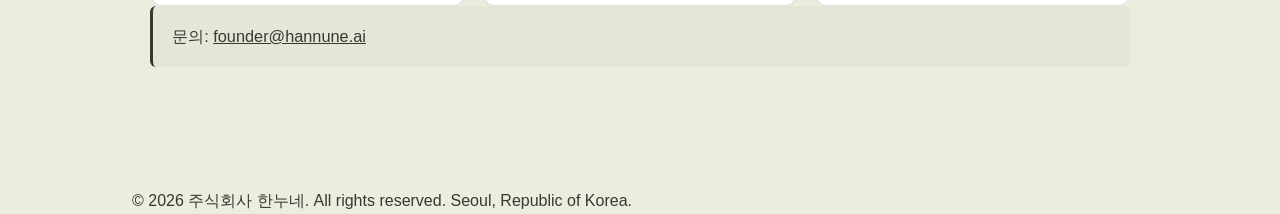
==== commit 2e534dbd: "사전정렬 쪽에 현장 사진을 넣는다 컨테이너 장치장, 철강 적치장, 크레인이 컨테이너를 집는 사진 세 장을 넣고 각각 그 현장에서 무엇이 문제인지 한 줄로 적었다. 사진은 상업적 사" ====
--- a/pre-marshalling/index.html
+++ b/pre-marshalling/index.html
@@ -54,6 +54,10 @@
   .pm-offer-grid { display: grid; grid-template-columns: repeat(auto-fit, minmax(220px, 1fr)); gap: 1.1rem; margin-top: 1rem; }
   .pm-offer { border: 1px solid rgba(51,58,47,0.15); border-radius: 12px; padding: 1.3rem 1.2rem; background: #fff; }
   .pm-offer h3 { font-size: 1.1rem; margin-bottom: 0.5rem; color: var(--color-dark); }
+  .pm-photos { display: grid; grid-template-columns: repeat(auto-fit, minmax(260px, 1fr)); gap: 1.4rem; margin: 1.4rem 0 1rem; }
+  .pm-photos figure { margin: 0; }
+  .pm-photos img { width: 100%; height: auto; aspect-ratio: 3 / 2; object-fit: cover; border-radius: 10px; display: block; background: rgba(51,58,47,0.06); }
+  .pm-photos figcaption { margin-top: 0.6rem; font-size: 0.9rem; line-height: 1.6; color: var(--color-accent); }
 </style>
 <script defer src="https://www.hannune.tools/t.js"></script>
 <!-- 구글 애널리틱스 (2026-10-30 만든 hannune.net 측정 번호).
@@ -87,6 +91,29 @@
       <h1>컨테이너 장치장 사전정렬 최적화</h1>
       <p class="lede">컨테이너 장치장과 철강 적치장에서 꺼낼 물건이 아래 쌓여 있을 때, 미리 어떤 순서로 옮겨 두면 나중에 꺼내는 작업(재취급)이 가장 적은지를 강화학습으로 계산합니다. 쌓여 있는 순서를 미리 바꿔 두는 이 작업을 사전정렬(pre-marshalling)이라고 부릅니다.</p>
     </section>
+    <section class="pm-section">
+      <h2>이런 현장에 적용합니다</h2>
+      <p>물건을 여러 단으로 쌓아 두고 크레인으로 꺼내는 곳이면 같은 문제가 생깁니다.</p>
+      <div class="pm-photos">
+        <figure>
+          <img src="photos/container-yard.jpg" width="1600" height="1067" loading="lazy" decoding="async"
+               alt="항만 장치장에 컨테이너가 여러 단으로 쌓여 줄지어 있는 모습">
+          <figcaption>컨테이너 터미널 장치장. 꺼낼 순서와 쌓인 순서가 어긋나면 위에 있는 컨테이너부터 치워야 합니다.</figcaption>
+        </figure>
+        <figure>
+          <img src="photos/steel-stockyard.jpg" width="1600" height="1067" loading="lazy" decoding="async"
+               alt="철강 적치장에 강재 코일이 여러 단으로 쌓여 있고 위에 천장 크레인이 지나가는 모습">
+          <figcaption>철강 적치장. 코일과 강재를 쌓아 두는 곳에서도 같은 일이 생깁니다.</figcaption>
+        </figure>
+        <figure>
+          <img src="photos/gantry-crane.jpg" width="1600" height="1067" loading="lazy" decoding="async"
+               alt="갠트리 크레인이 스프레더로 컨테이너 한 개를 들어 올리고 있는 모습">
+          <figcaption>재취급은 크레인이 아무도 요청하지 않은 물건을 한 번 더 집는 일입니다. 그 횟수를 줄입니다.</figcaption>
+        </figure>
+      </div>
+      <p class="pm-caption">사진은 현장을 보여 주기 위한 것이며 한누네의 납품 사례가 아닙니다.</p>
+    </section>
+
 
     <section class="pm-section">
       <h2>무엇을 푸는 문제인가</h2>
--- a/styles.css
+++ b/styles.css
@@ -482,3 +482,186 @@
 @media (prefers-reduced-motion: reduce) {
     * { transition: none !important; scroll-behavior: auto !important; }
 }
+
+/* ── 그림 ───────────────────────────────── */
+
+/* 사진을 쓰지 않는다. 이 회사가 실제로 내놓는 것(서식이 살아 있는 문서,
+   쌓여 있는 컨테이너)을 선으로 그려서 보여 준다. 색은 위에 정의한 네 가지만
+   쓰고, 강조색은 한 화면에 한 군데에만 쓴다. */
+
+.hero-figure {
+    margin: var(--spacing-lg) 0 var(--spacing-md);
+}
+
+.doc-pair {
+    display: block;
+    width: 100%;
+    height: auto;
+}
+
+.hero-figure figcaption {
+    margin-top: var(--spacing-sm);
+    font-size: 0.9rem;
+    opacity: 0.72;
+    max-width: 56ch;
+}
+
+.dp-page {
+    fill: var(--color-white);
+    stroke: rgba(51, 58, 47, 0.16);
+    stroke-width: 1;
+}
+
+.dp-title { fill: rgba(51, 58, 47, 0.42); }
+.dp-line { fill: rgba(51, 58, 47, 0.13); }
+.dp-cell { fill: rgba(51, 58, 47, 0.2); }
+.dp-strong { fill: rgba(51, 58, 47, 0.45); }
+.dp-head { fill: rgba(122, 130, 112, 0.14); }
+
+.dp-grid,
+.dp-rule {
+    fill: none;
+    stroke: rgba(51, 58, 47, 0.28);
+    stroke-width: 1;
+}
+
+.dp-num {
+    fill: rgba(51, 58, 47, 0.5);
+    font-size: 11px;
+    font-weight: 600;
+}
+
+.dp-tag {
+    fill: var(--color-dark);
+    font-size: 12px;
+    opacity: 0.6;
+}
+
+/* 같은 줄끼리 이어진다는 것을 보여 주는 가는 선 */
+.dp-link {
+    fill: none;
+    stroke: rgba(122, 130, 112, 0.5);
+    stroke-width: 1;
+    stroke-dasharray: 3 4;
+}
+
+.dp-link-sum { stroke: var(--color-accent); stroke-dasharray: none; }
+
+/* 강조는 여기 한 군데뿐이다: 합계 줄을 확인했다는 표시 */
+.dp-sum {
+    fill: none;
+    stroke: var(--color-accent);
+    stroke-width: 1.5;
+}
+
+.dp-check {
+    fill: none;
+    stroke: var(--color-hover);
+    stroke-width: 2.4;
+    stroke-linecap: round;
+    stroke-linejoin: round;
+}
+
+/* 서비스 카드 위의 띠 그림 */
+.offer-figure {
+    display: block;
+    width: 100%;
+    height: auto;
+    margin-bottom: var(--spacing-sm);
+}
+
+.of-page,
+.of-screen {
+    fill: var(--color-white);
+    stroke: rgba(51, 58, 47, 0.22);
+    stroke-width: 1;
+}
+
+.section-white .of-page,
+.section-white .of-screen { fill: var(--color-light); }
+
+.of-rule {
+    fill: none;
+    stroke: rgba(51, 58, 47, 0.3);
+    stroke-width: 1;
+}
+
+.of-frame { stroke: rgba(51, 58, 47, 0.42); }
+.of-base { stroke: rgba(51, 58, 47, 0.45); }
+
+.of-arrow {
+    fill: none;
+    stroke: rgba(51, 58, 47, 0.42);
+    stroke-width: 1.4;
+    stroke-linecap: round;
+    stroke-linejoin: round;
+}
+
+.of-key { fill: rgba(51, 58, 47, 0.42); }
+.of-val { fill: rgba(51, 58, 47, 0.16); }
+.of-caret { fill: var(--color-accent); }
+
+.of-run rect,
+.of-stack rect,
+.of-box rect {
+    fill: rgba(122, 130, 112, 0.16);
+    stroke: rgba(51, 58, 47, 0.32);
+    stroke-width: 1;
+}
+
+/* 카드마다 색이 들어가는 자리는 하나다 */
+.of-fix {
+    fill: rgba(122, 130, 112, 0.42);
+    stroke: var(--color-hover);
+    stroke-width: 1;
+}
+
+.of-fix-mark {
+    stroke: var(--color-hover);
+    stroke-width: 1.6;
+    stroke-linecap: round;
+}
+
+.of-tag {
+    fill: var(--color-hover);
+    font-size: 10px;
+    font-weight: 600;
+}
+
+.of-box-move {
+    fill: rgba(122, 130, 112, 0.42);
+    stroke: var(--color-hover);
+    stroke-width: 1;
+}
+
+.of-move {
+    fill: none;
+    stroke: var(--color-hover);
+    stroke-width: 1.4;
+    stroke-dasharray: 4 4;
+}
+
+.of-move-head {
+    fill: none;
+    stroke: var(--color-hover);
+    stroke-width: 1.6;
+    stroke-linecap: round;
+    stroke-linejoin: round;
+}
+
+/* 좁은 화면에서는 그림 전체가 줄어들어 글자만 읽기 어려워진다.
+   그림 속 글자는 그림 좌표계를 따르므로 여기서 키워 주면 비율이 맞는다. */
+@media (max-width: 680px) {
+    .hero-figure { margin-top: var(--spacing-md); }
+    .dp-tag { font-size: 20px; }
+    .dp-num { font-size: 17px; }
+    .of-tag { font-size: 15px; }
+}
+
+/* 비어 있는 칸: 옮겨 갈 자리를 점선으로만 표시한다 */
+.of-slot {
+    fill: none;
+    stroke: rgba(122, 130, 112, 0.7);
+    stroke-width: 1;
+    stroke-dasharray: 3 3;
+}
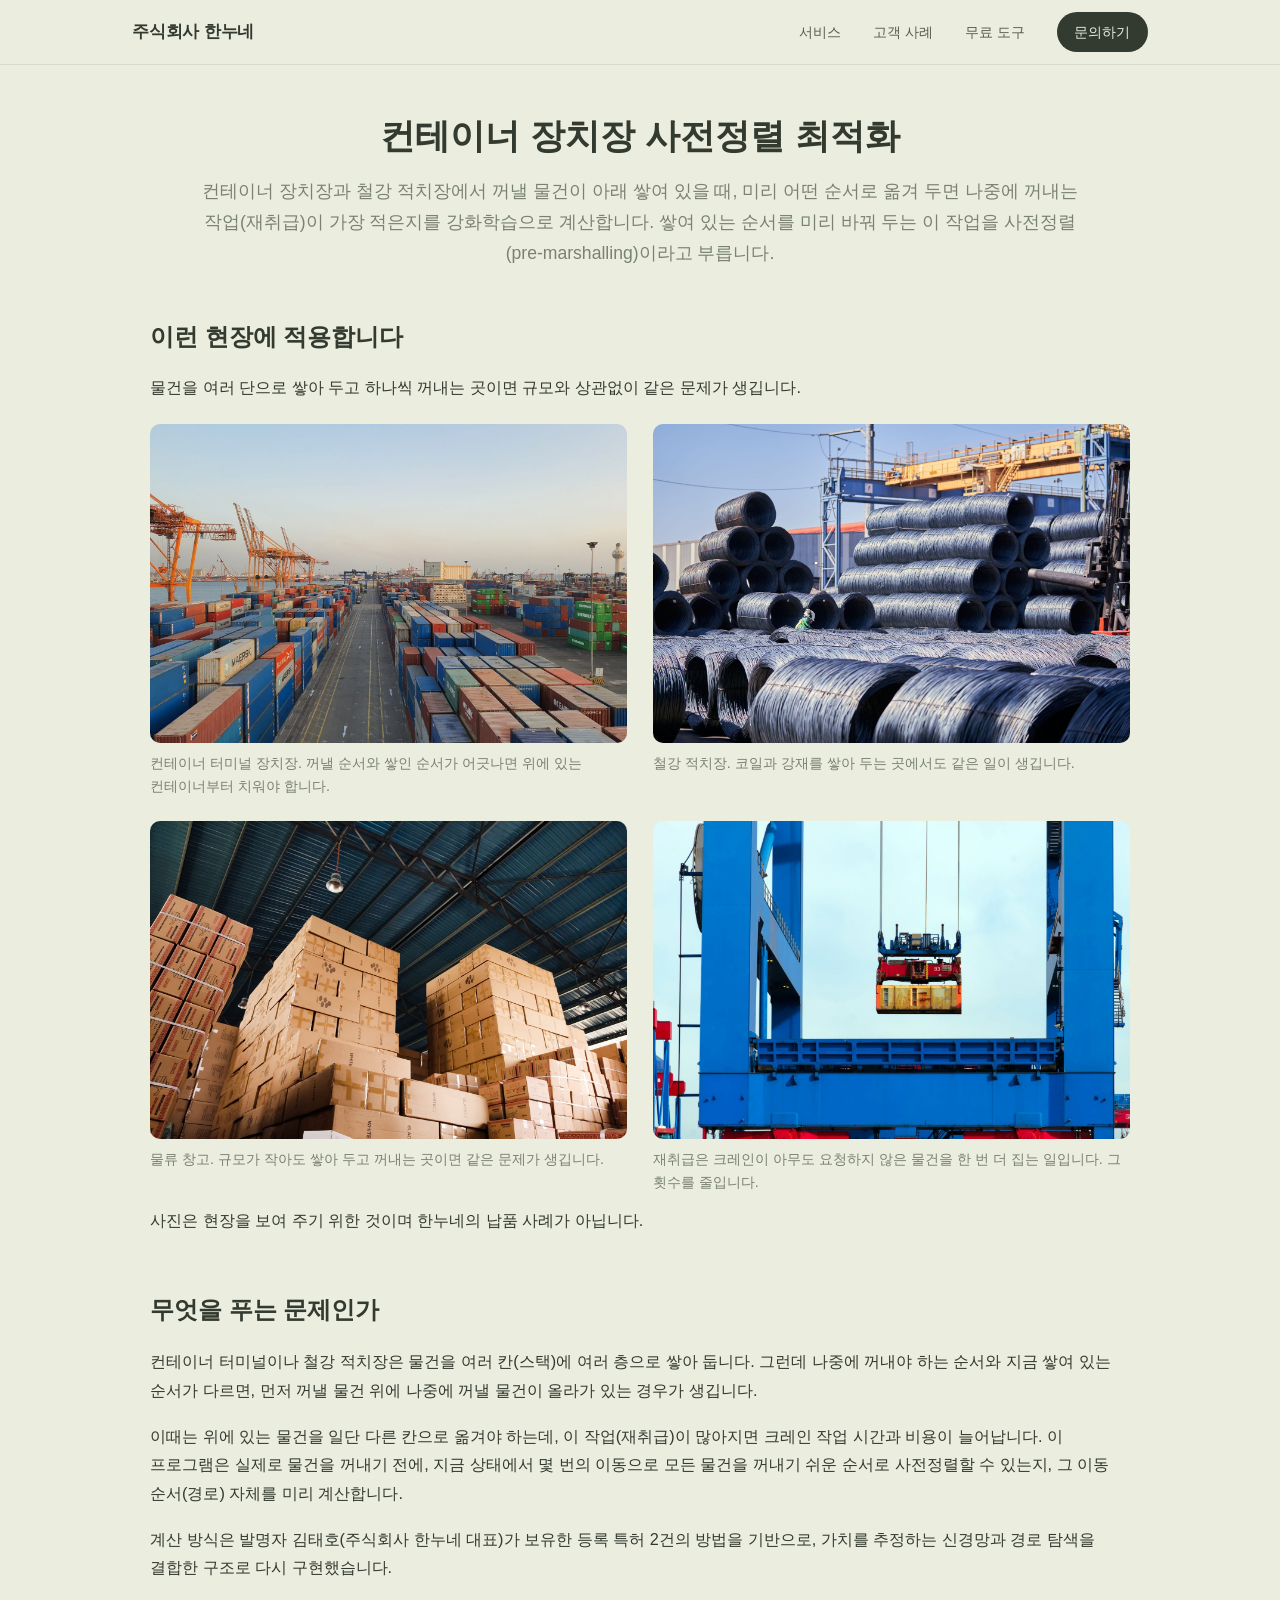
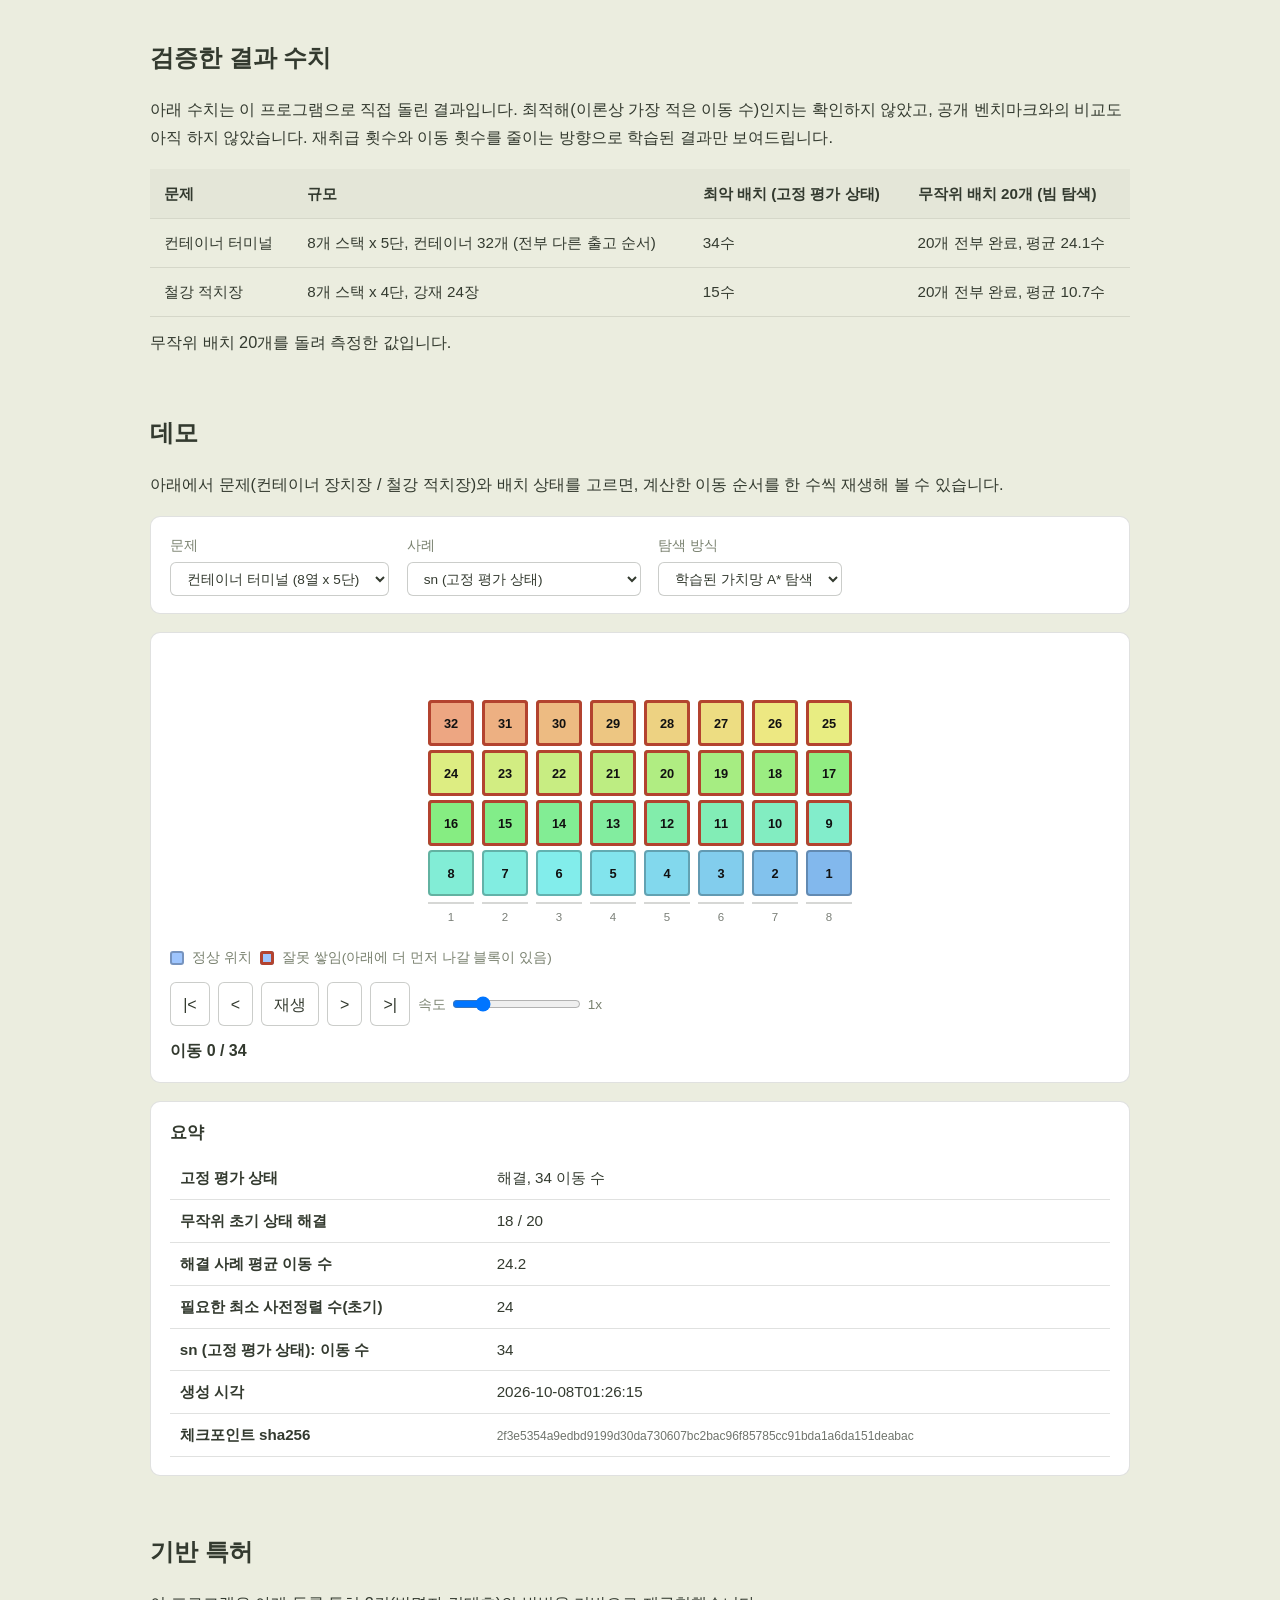
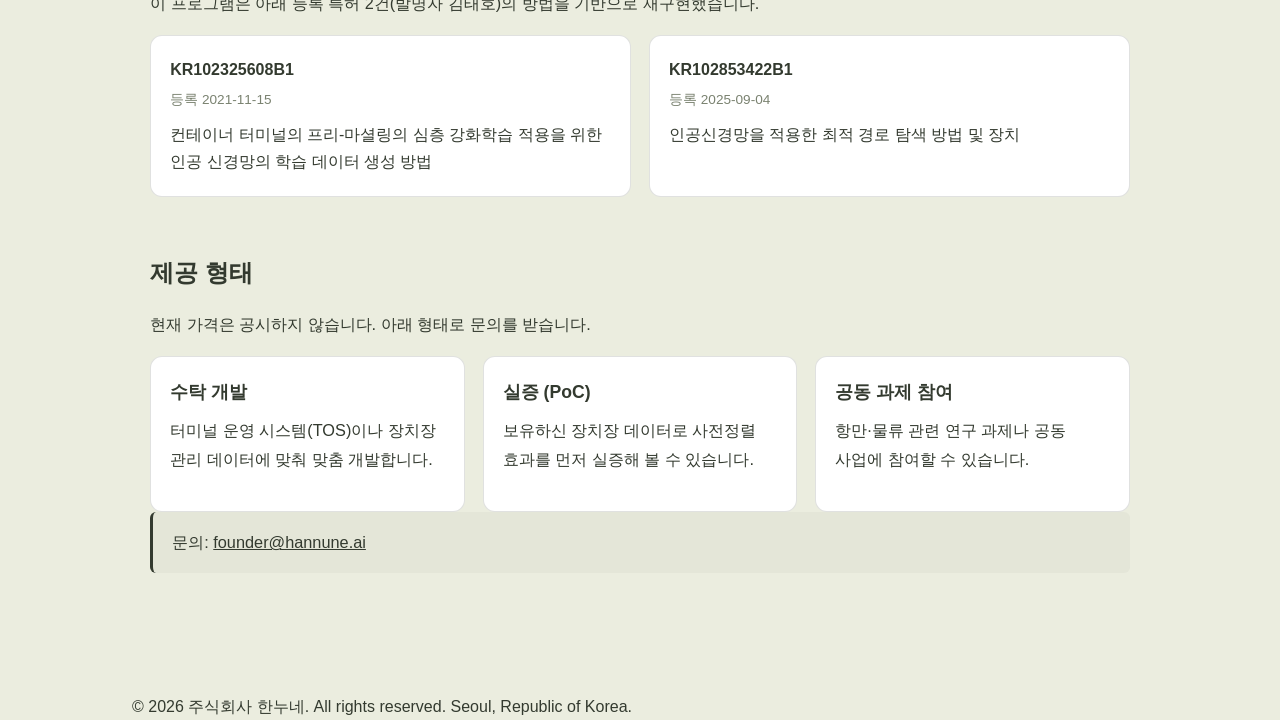
==== commit 818569c5: "사전정렬 쪽에 물류 창고 사진을 더한다 쌓아 두고 꺼내는 곳이면 항만이나 제철소가 아니어도 같은 문제가 생긴다는 것을 보이려고 실내 물류 창고 사진을 넣었다. 네 장이 되어 배치를" ====
--- a/pre-marshalling/index.html
+++ b/pre-marshalling/index.html
@@ -54,7 +54,8 @@
   .pm-offer-grid { display: grid; grid-template-columns: repeat(auto-fit, minmax(220px, 1fr)); gap: 1.1rem; margin-top: 1rem; }
   .pm-offer { border: 1px solid rgba(51,58,47,0.15); border-radius: 12px; padding: 1.3rem 1.2rem; background: #fff; }
   .pm-offer h3 { font-size: 1.1rem; margin-bottom: 0.5rem; color: var(--color-dark); }
-  .pm-photos { display: grid; grid-template-columns: repeat(auto-fit, minmax(260px, 1fr)); gap: 1.4rem; margin: 1.4rem 0 1rem; }
+  .pm-photos { display: grid; grid-template-columns: repeat(2, 1fr); gap: 1.4rem 1.6rem; margin: 1.4rem 0 1rem; }
+  @media (max-width: 680px) { .pm-photos { grid-template-columns: 1fr; } }
   .pm-photos figure { margin: 0; }
   .pm-photos img { width: 100%; height: auto; aspect-ratio: 3 / 2; object-fit: cover; border-radius: 10px; display: block; background: rgba(51,58,47,0.06); }
   .pm-photos figcaption { margin-top: 0.6rem; font-size: 0.9rem; line-height: 1.6; color: var(--color-accent); }
@@ -93,7 +94,7 @@
     </section>
     <section class="pm-section">
       <h2>이런 현장에 적용합니다</h2>
-      <p>물건을 여러 단으로 쌓아 두고 크레인으로 꺼내는 곳이면 같은 문제가 생깁니다.</p>
+      <p>물건을 여러 단으로 쌓아 두고 하나씩 꺼내는 곳이면 규모와 상관없이 같은 문제가 생깁니다.</p>
       <div class="pm-photos">
         <figure>
           <img src="photos/container-yard.jpg" width="1600" height="1067" loading="lazy" decoding="async"
@@ -104,6 +105,11 @@
           <img src="photos/steel-stockyard.jpg" width="1600" height="1067" loading="lazy" decoding="async"
                alt="철강 적치장에 강재 코일이 여러 단으로 쌓여 있고 위에 천장 크레인이 지나가는 모습">
           <figcaption>철강 적치장. 코일과 강재를 쌓아 두는 곳에서도 같은 일이 생깁니다.</figcaption>
+        </figure>
+        <figure>
+          <img src="photos/warehouse.jpg" width="1600" height="1067" loading="lazy" decoding="async"
+               alt="실내 물류 창고에 종이 상자가 천장 가까이까지 여러 단으로 쌓여 있는 모습">
+          <figcaption>물류 창고. 규모가 작아도 쌓아 두고 꺼내는 곳이면 같은 문제가 생깁니다.</figcaption>
         </figure>
         <figure>
           <img src="photos/gantry-crane.jpg" width="1600" height="1067" loading="lazy" decoding="async"
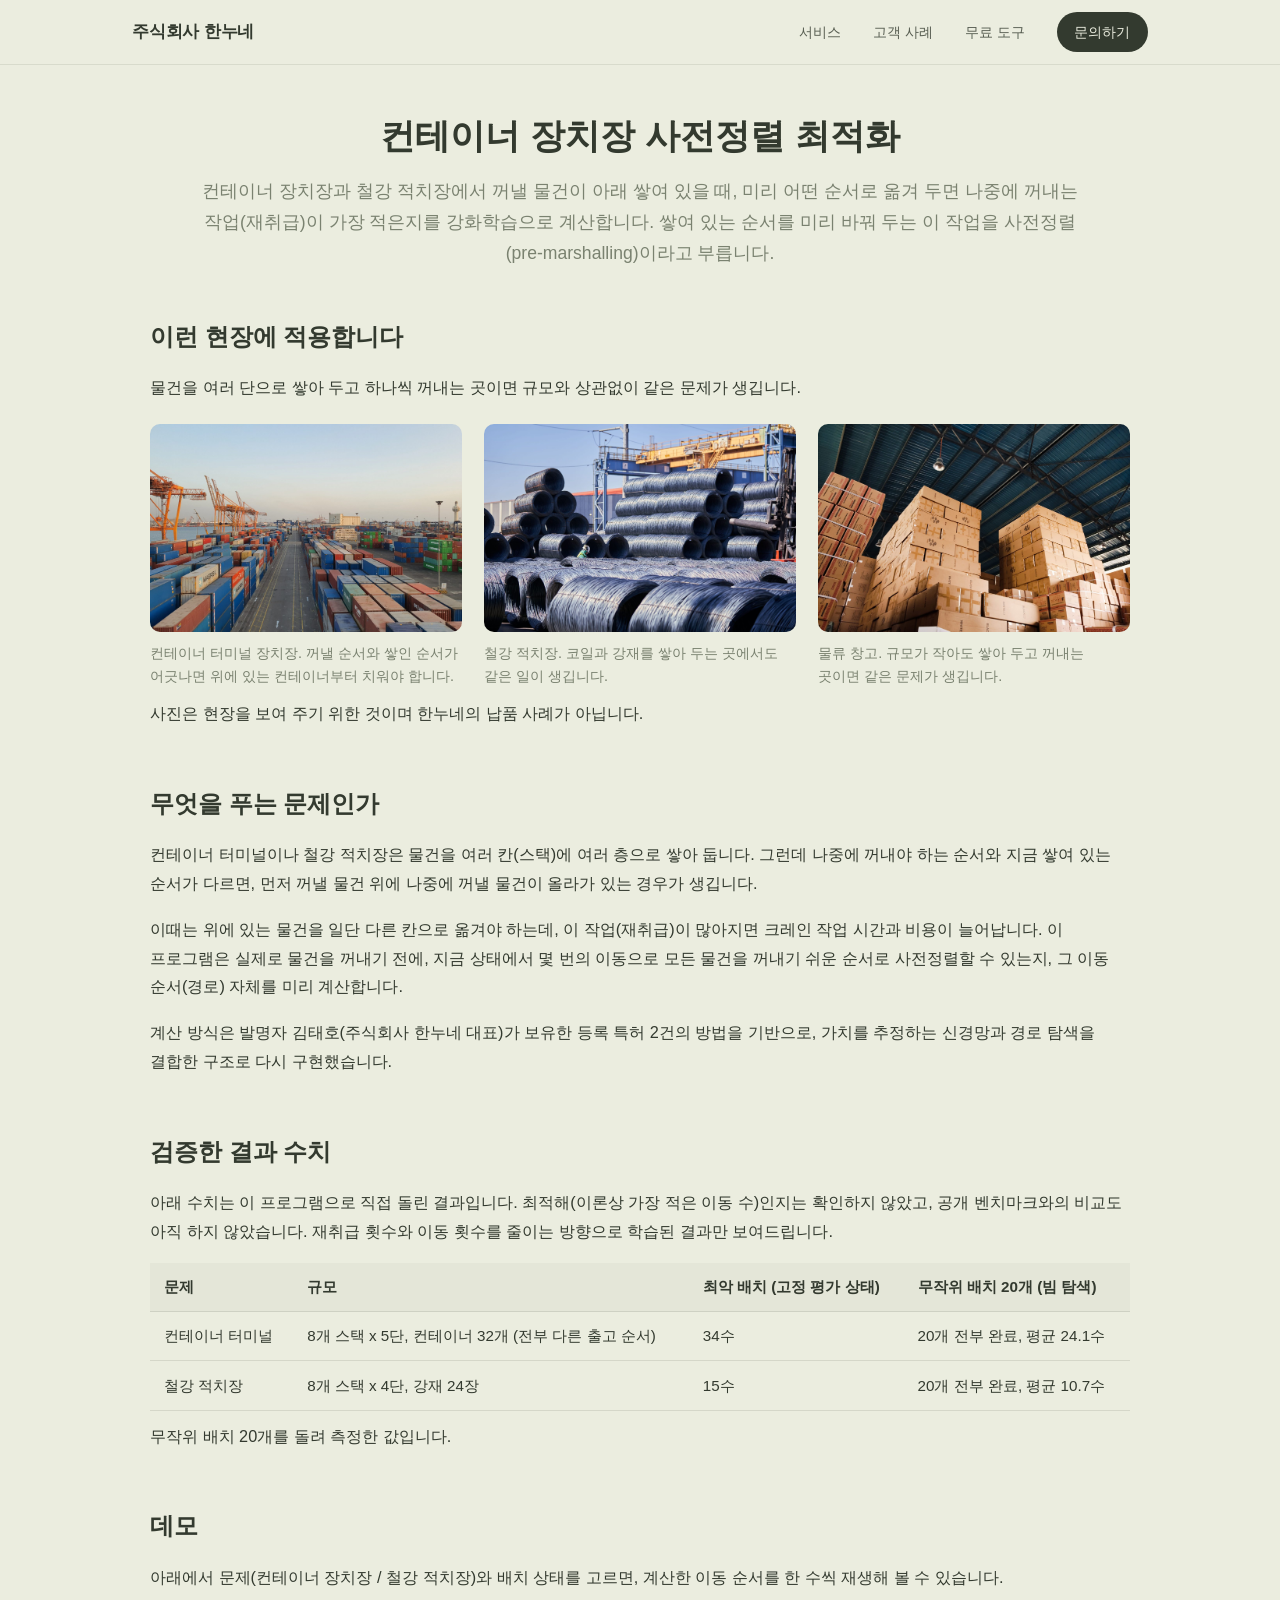
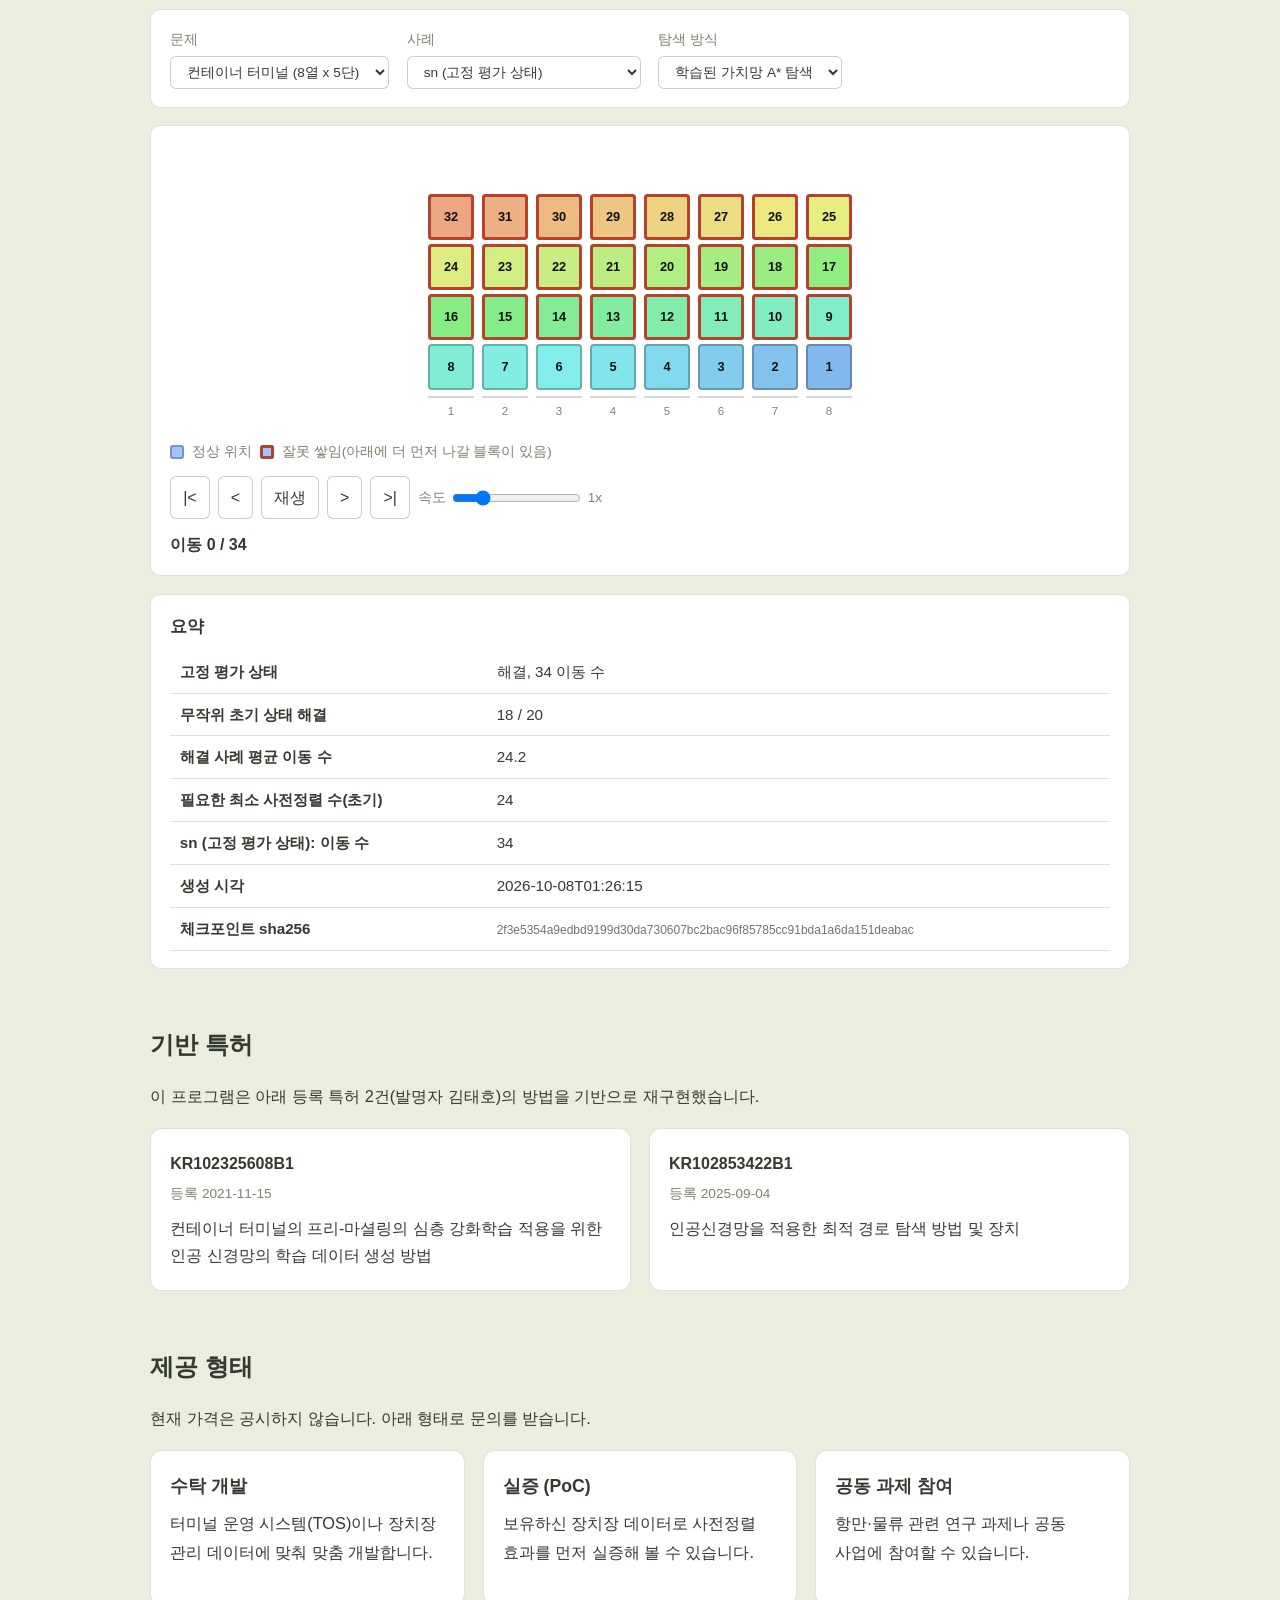
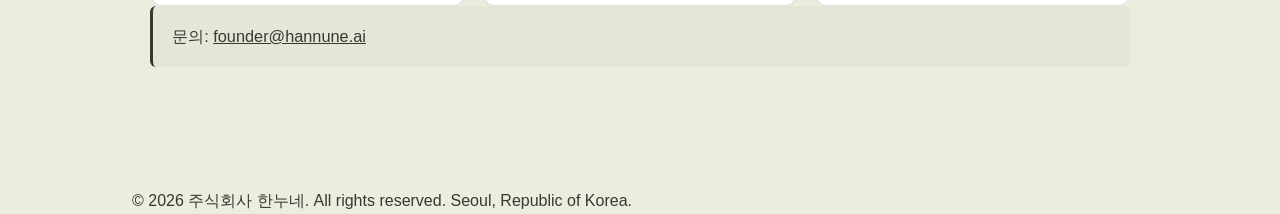
==== commit f14974ff: "검색 엔진과 AI 가 읽을 파일을 만들고 크레인 사진을 뺀다 국내 사이트에 llms.txt 와 sitemap.xml 과 robots.txt 가 아예 없어서 새로 만들었다. 첫 쪽과" ====
--- a/pre-marshalling/index.html
+++ b/pre-marshalling/index.html
@@ -54,8 +54,8 @@
   .pm-offer-grid { display: grid; grid-template-columns: repeat(auto-fit, minmax(220px, 1fr)); gap: 1.1rem; margin-top: 1rem; }
   .pm-offer { border: 1px solid rgba(51,58,47,0.15); border-radius: 12px; padding: 1.3rem 1.2rem; background: #fff; }
   .pm-offer h3 { font-size: 1.1rem; margin-bottom: 0.5rem; color: var(--color-dark); }
-  .pm-photos { display: grid; grid-template-columns: repeat(2, 1fr); gap: 1.4rem 1.6rem; margin: 1.4rem 0 1rem; }
-  @media (max-width: 680px) { .pm-photos { grid-template-columns: 1fr; } }
+  .pm-photos { display: grid; grid-template-columns: repeat(3, 1fr); gap: 1.4rem; margin: 1.4rem 0 1rem; }
+  @media (max-width: 860px) { .pm-photos { grid-template-columns: 1fr; } }
   .pm-photos figure { margin: 0; }
   .pm-photos img { width: 100%; height: auto; aspect-ratio: 3 / 2; object-fit: cover; border-radius: 10px; display: block; background: rgba(51,58,47,0.06); }
   .pm-photos figcaption { margin-top: 0.6rem; font-size: 0.9rem; line-height: 1.6; color: var(--color-accent); }
@@ -69,6 +69,38 @@
   function gtag(){dataLayer.push(arguments);}
   gtag('js', new Date());
   gtag('config', 'G-S7EXKDCVSP');
+</script>
+<!-- 이 쪽 하나를 설명하는 표시다. 본문에 없는 값을 적지 않는다. -->
+<script type="application/ld+json">
+{
+  "@context": "https://schema.org",
+  "@type": "Service",
+  "name": "컨테이너 장치장 사전정렬 최적화",
+  "serviceType": "물류 최적화",
+  "url": "https://hannune.net/pre-marshalling/",
+  "provider": {
+    "@type": "Organization",
+    "name": "주식회사 한누네",
+    "url": "https://hannune.net/",
+    "email": "contact@hannune.ai"
+  },
+  "areaServed": {"@type": "Country", "name": "대한민국"},
+  "audience": {"@type": "Audience", "audienceType": "컨테이너 터미널, 철강 적치장, 물류 창고"},
+  "description": "컨테이너 장치장과 철강 적치장에서 꺼낼 물건이 아래 쌓여 있을 때, 미리 어떤 순서로 옮겨 두면 나중에 꺼내는 작업(재취급)이 가장 적은지를 강화학습으로 계산합니다.",
+  "isBasedOn": [
+    {"@type": "CreativeWork", "name": "KR102325608B1", "description": "컨테이너 터미널의 프리-마셜링의 심층 강화학습 적용을 위한 인공 신경망의 학습 데이터 생성 방법", "datePublished": "2021-11-15"},
+    {"@type": "CreativeWork", "name": "KR102853422B1", "description": "인공신경망을 적용한 최적 경로 탐색 방법 및 장치", "datePublished": "2025-09-04"}
+  ],
+  "hasOfferCatalog": {
+    "@type": "OfferCatalog",
+    "name": "제공 형태",
+    "itemListElement": [
+      {"@type": "Offer", "itemOffered": {"@type": "Service", "name": "수탁 개발"}},
+      {"@type": "Offer", "itemOffered": {"@type": "Service", "name": "실증 (PoC)"}},
+      {"@type": "Offer", "itemOffered": {"@type": "Service", "name": "공동 과제 참여"}}
+    ]
+  }
+}
 </script>
 </head>
 <body>
@@ -110,11 +142,6 @@
           <img src="photos/warehouse.jpg" width="1600" height="1067" loading="lazy" decoding="async"
                alt="실내 물류 창고에 종이 상자가 천장 가까이까지 여러 단으로 쌓여 있는 모습">
           <figcaption>물류 창고. 규모가 작아도 쌓아 두고 꺼내는 곳이면 같은 문제가 생깁니다.</figcaption>
-        </figure>
-        <figure>
-          <img src="photos/gantry-crane.jpg" width="1600" height="1067" loading="lazy" decoding="async"
-               alt="갠트리 크레인이 스프레더로 컨테이너 한 개를 들어 올리고 있는 모습">
-          <figcaption>재취급은 크레인이 아무도 요청하지 않은 물건을 한 번 더 집는 일입니다. 그 횟수를 줄입니다.</figcaption>
         </figure>
       </div>
       <p class="pm-caption">사진은 현장을 보여 주기 위한 것이며 한누네의 납품 사례가 아닙니다.</p>
